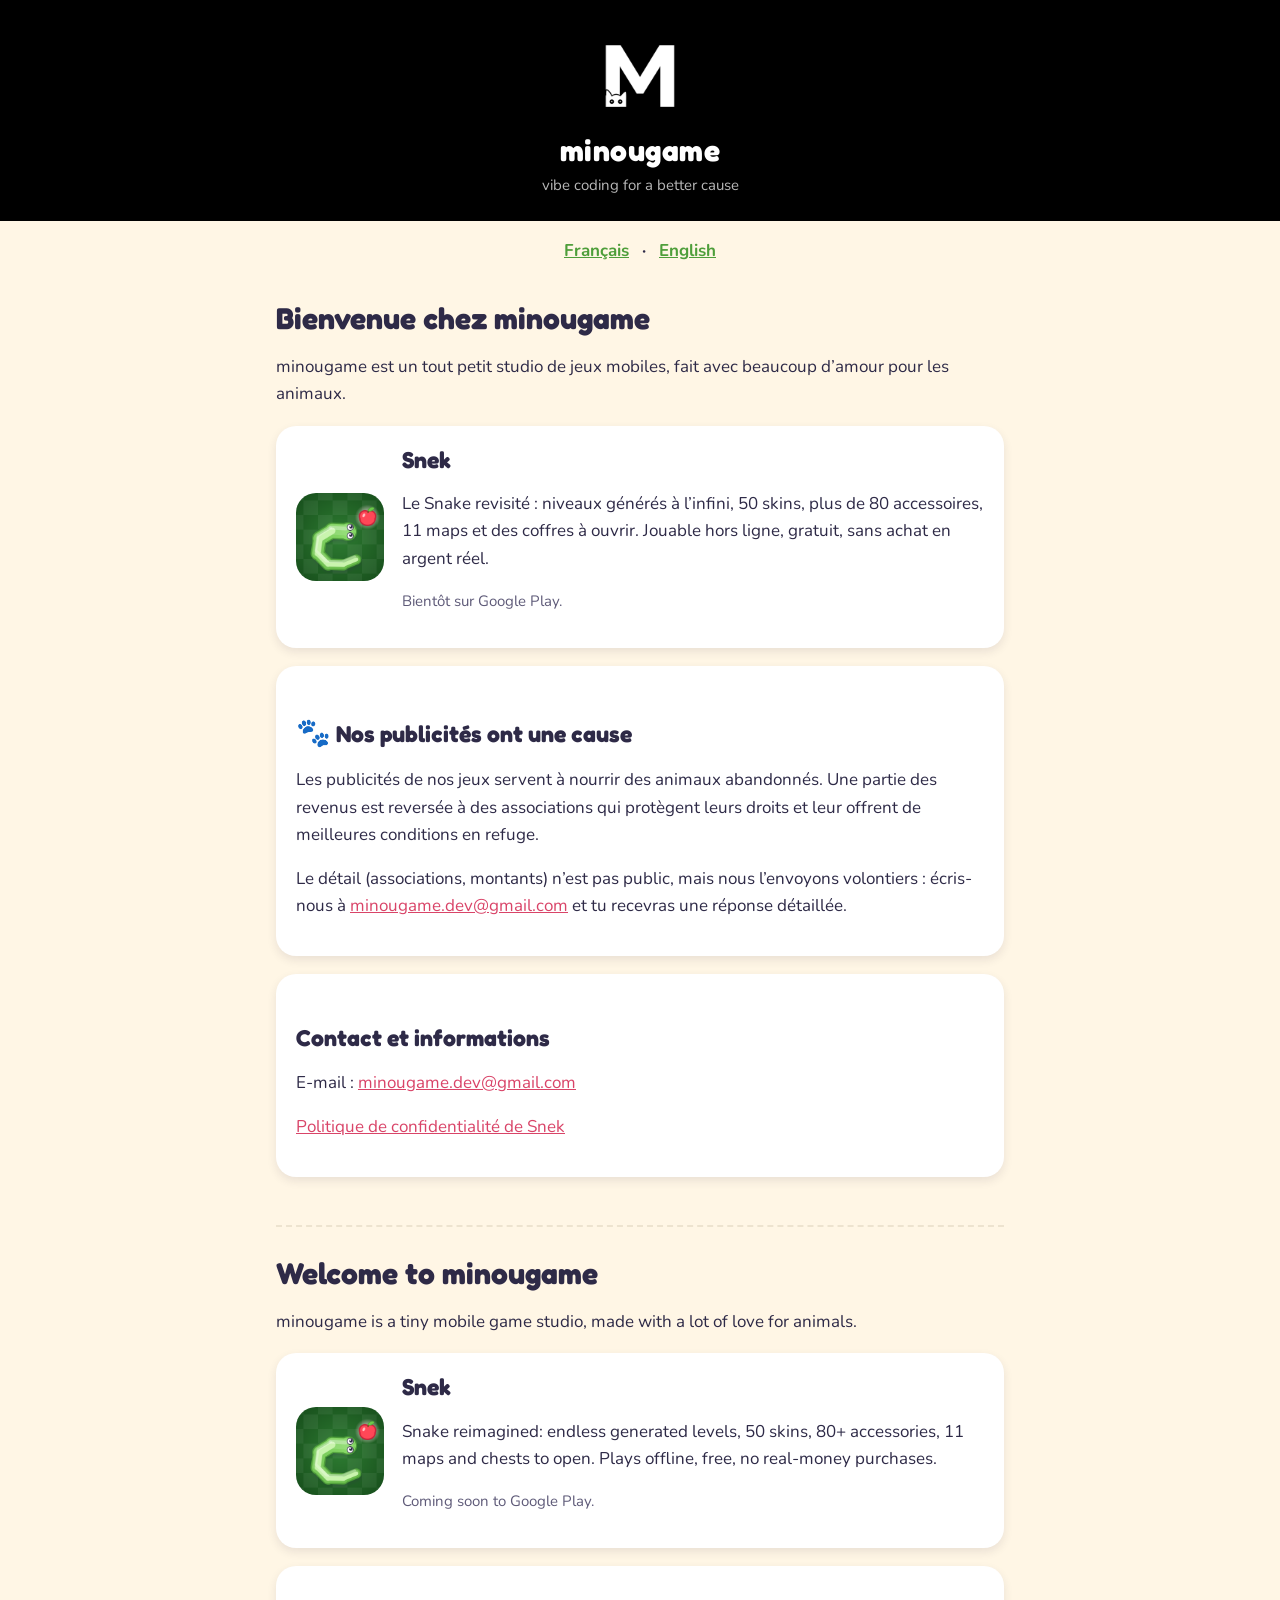
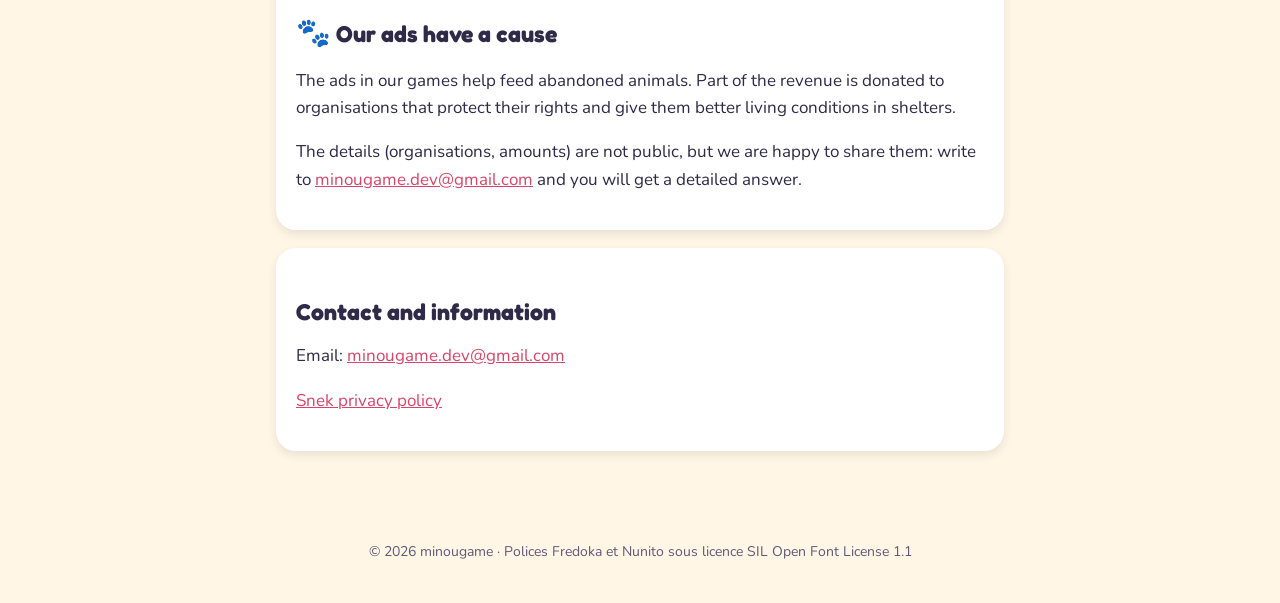
==== index.html @ ccc444bc "Site minougame : accueil et politique de confidentialité de Snek (FR/EN)" ====
<!doctype html>
<html lang="fr">
<head>
<meta charset="utf-8">
<meta name="viewport" content="width=device-width, initial-scale=1">
<title>minougame — vibe coding for a better cause</title>
<meta name="description" content="minougame, petit studio de jeux mobiles. Snek : le Snake revisité. Les publicités de nos jeux servent à nourrir des animaux abandonnés.">
<link rel="icon" href="assets/favicon.png">
<link rel="stylesheet" href="assets/style.css">
</head>
<body>
<header class="brand">
  <img src="assets/minougame-logo.png" alt="Logo minougame : un M avec un petit chat">
  <div class="name">minougame</div>
  <div class="tagline">vibe coding for a better cause</div>
</header>
<nav class="lang"><a href="#fr">Français</a> · <a href="#en">English</a></nav>
<main>

<section id="fr" lang="fr">
  <h1>Bienvenue chez minougame</h1>
  <p>minougame est un tout petit studio de jeux mobiles, fait avec beaucoup d’amour pour les animaux.</p>

  <div class="card game">
    <img src="assets/snek-icon.png" alt="Icône du jeu Snek">
    <div>
      <h2>Snek</h2>
      <p>Le Snake revisité : niveaux générés à l’infini, 50 skins, plus de 80 accessoires, 11 maps et des coffres à ouvrir. Jouable hors ligne, gratuit, sans achat en argent réel.</p>
      <p class="muted">Bientôt sur Google Play.</p>
    </div>
  </div>

  <div class="card">
    <h2><span class="paw" aria-hidden="true">🐾</span> Nos publicités ont une cause</h2>
    <p>Les publicités de nos jeux servent à nourrir des animaux abandonnés. Une partie des revenus est reversée à des associations qui protègent leurs droits et leur offrent de meilleures conditions en refuge.</p>
    <p>Le détail (associations, montants) n’est pas public, mais nous l’envoyons volontiers : écris-nous à <a href="mailto:minougame.dev@gmail.com">minougame.dev@gmail.com</a> et tu recevras une réponse détaillée.</p>
  </div>

  <div class="card">
    <h2>Contact et informations</h2>
    <p>E-mail : <a href="mailto:minougame.dev@gmail.com">minougame.dev@gmail.com</a></p>
    <p><a href="privacy.html">Politique de confidentialité de Snek</a></p>
  </div>
</section>

<hr class="sep">

<section id="en" lang="en">
  <h1>Welcome to minougame</h1>
  <p>minougame is a tiny mobile game studio, made with a lot of love for animals.</p>

  <div class="card game">
    <img src="assets/snek-icon.png" alt="Snek game icon">
    <div>
      <h2>Snek</h2>
      <p>Snake reimagined: endless generated levels, 50 skins, 80+ accessories, 11 maps and chests to open. Plays offline, free, no real-money purchases.</p>
      <p class="muted">Coming soon to Google Play.</p>
    </div>
  </div>

  <div class="card">
    <h2><span class="paw" aria-hidden="true">🐾</span> Our ads have a cause</h2>
    <p>The ads in our games help feed abandoned animals. Part of the revenue is donated to organisations that protect their rights and give them better living conditions in shelters.</p>
    <p>The details (organisations, amounts) are not public, but we are happy to share them: write to <a href="mailto:minougame.dev@gmail.com">minougame.dev@gmail.com</a> and you will get a detailed answer.</p>
  </div>

  <div class="card">
    <h2>Contact and information</h2>
    <p>Email: <a href="mailto:minougame.dev@gmail.com">minougame.dev@gmail.com</a></p>
    <p><a href="privacy.html#en">Snek privacy policy</a></p>
  </div>
</section>

</main>
<footer>© 2026 minougame · Polices Fredoka et Nunito sous licence SIL Open Font License 1.1</footer>
</body>
</html>
---- assets/style.css ----
@font-face { font-family: "Fredoka"; src: url("fonts/Fredoka-Bold.ttf") format("truetype"); font-weight: 700; font-display: swap; }
@font-face { font-family: "Nunito"; src: url("fonts/Nunito-Regular.ttf") format("truetype"); font-weight: 400; font-display: swap; }
@font-face { font-family: "Nunito"; src: url("fonts/Nunito-Bold.ttf") format("truetype"); font-weight: 700; font-display: swap; }

:root {
  --cream: #FFF6E5;
  --card: #FFFFFF;
  --ink: #2E2A47;
  --muted: #5E5A78;
  --green: #7BD957;
  --green-dark: #4E9E3A;
  --pink: #FF6B8A;
  --pink-dark: #D94468;
  --line: #EDE3CF;
}
@media (prefers-color-scheme: dark) {
  :root {
    --cream: #0E1022;
    --card: #1B1F45;
    --ink: #F2F4FF;
    --muted: #B8BCD6;
    --line: #2B3070;
  }
}

* { box-sizing: border-box; }
html { -webkit-text-size-adjust: 100%; }
body {
  margin: 0;
  background: var(--cream);
  color: var(--ink);
  font: 400 17px/1.6 "Nunito", system-ui, sans-serif;
}
header.brand {
  background: #000;
  color: #fff;
  padding: 28px 16px 24px;
  text-align: center;
}
header.brand img { width: 96px; height: 96px; display: block; margin: 0 auto 10px; }
header.brand .name { font: 700 30px/1.1 "Fredoka", sans-serif; letter-spacing: .5px; }
header.brand .tagline { color: rgba(255,255,255,.72); margin-top: 6px; font-size: 15px; }
nav.lang { text-align: center; margin: 16px 0 0; font-weight: 700; }
nav.lang a { color: var(--green-dark); margin: 0 8px; }
main { max-width: 760px; margin: 0 auto; padding: 8px 16px 48px; }
h1, h2, h3 { font-family: "Fredoka", sans-serif; font-weight: 700; line-height: 1.2; }
h1 { font-size: 30px; margin: 28px 0 8px; }
h2 { font-size: 23px; margin: 30px 0 8px; }
h3 { font-size: 19px; margin: 22px 0 6px; }
a { color: var(--pink-dark); }
@media (prefers-color-scheme: dark) { a { color: var(--pink); } nav.lang a { color: var(--green); } }
.card {
  background: var(--card);
  border-radius: 20px;
  padding: 20px;
  margin: 18px 0;
  box-shadow: 0 4px 10px rgba(46,42,71,.10);
}
.game { display: flex; gap: 18px; align-items: center; }
.game img { width: 88px; height: 88px; border-radius: 20px; flex: none; }
.game h2 { margin: 0 0 4px; }
.paw { font-size: 28px; }
.muted { color: var(--muted); font-size: 15px; }
table { width: 100%; border-collapse: collapse; margin: 10px 0; font-size: 15px; }
th, td { text-align: left; vertical-align: top; padding: 8px 6px; border-bottom: 1px solid var(--line); }
th { font-weight: 700; }
.tablewrap { overflow-x: auto; }
footer { text-align: center; color: var(--muted); font-size: 14px; padding: 24px 16px 40px; }
hr.sep { border: 0; border-top: 2px dashed var(--line); margin: 48px 0 8px; }
@media (max-width: 480px) { .game { flex-direction: column; text-align: center; } }
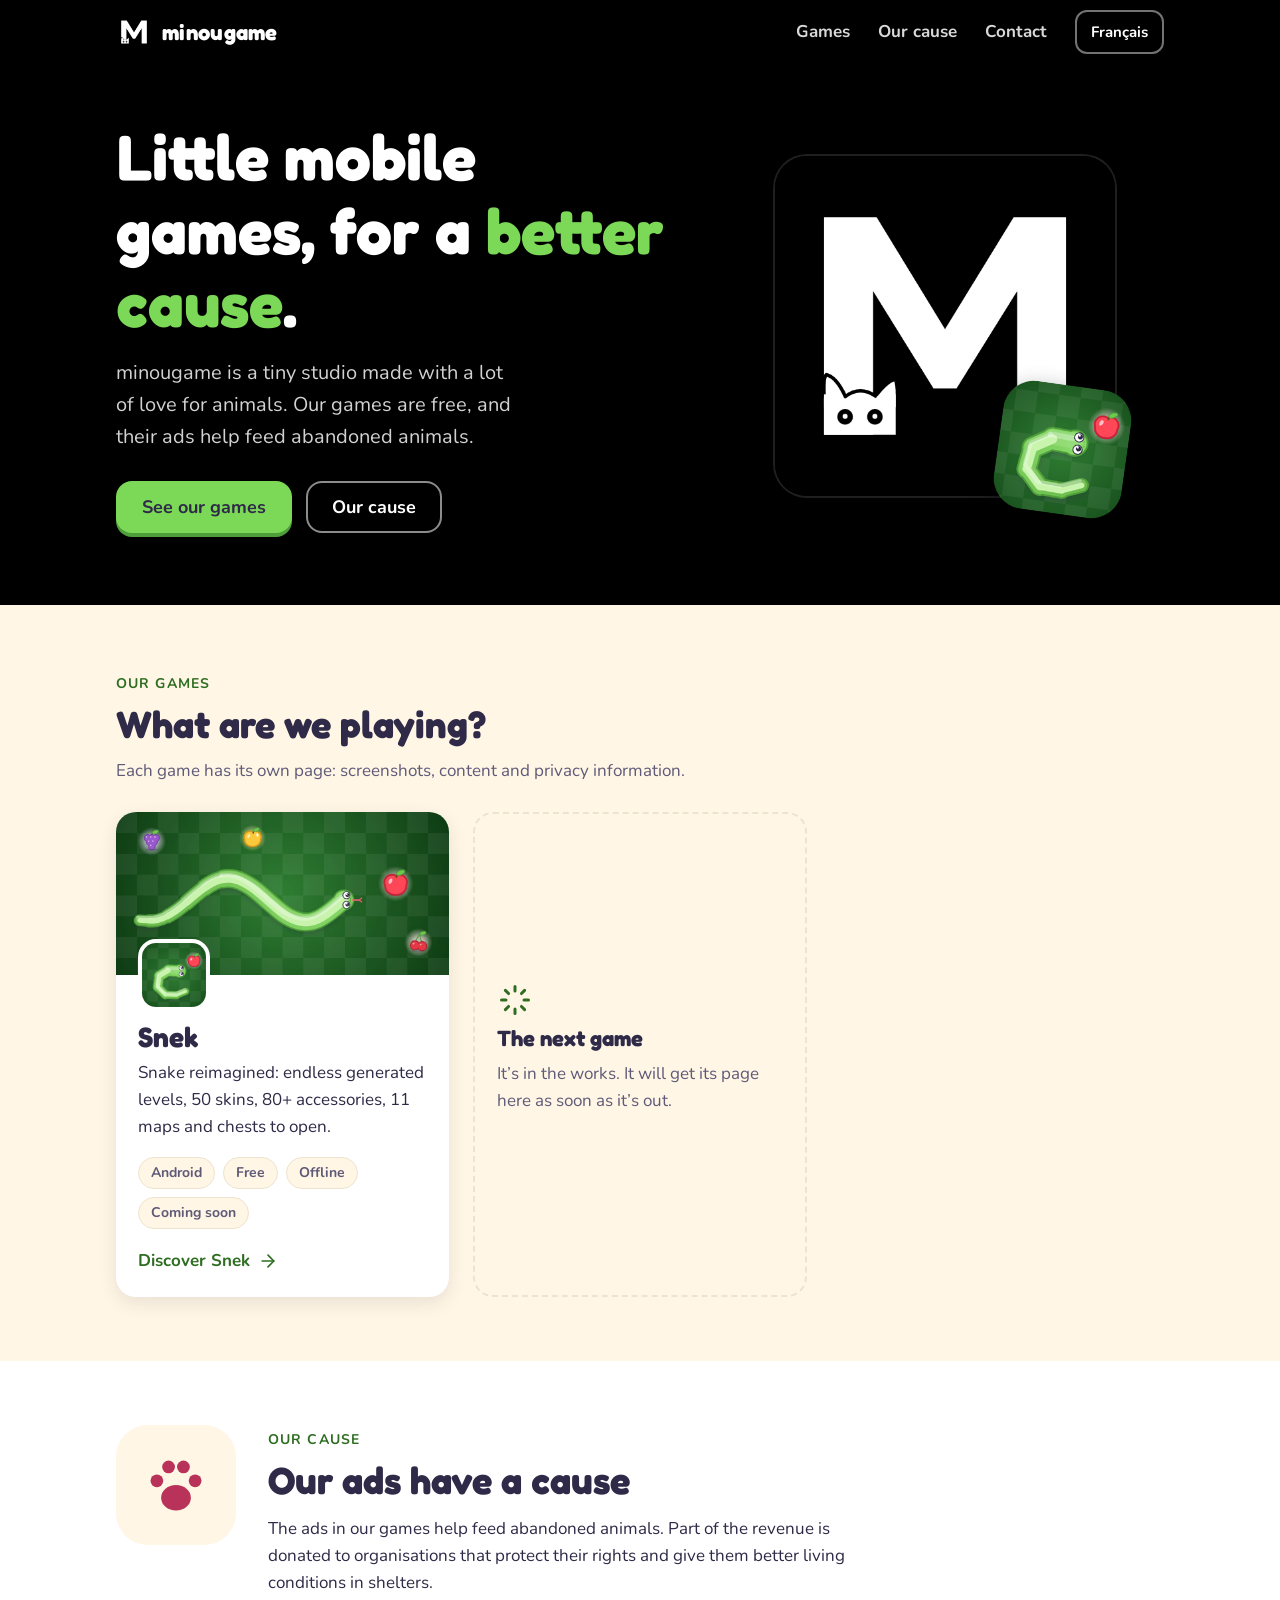
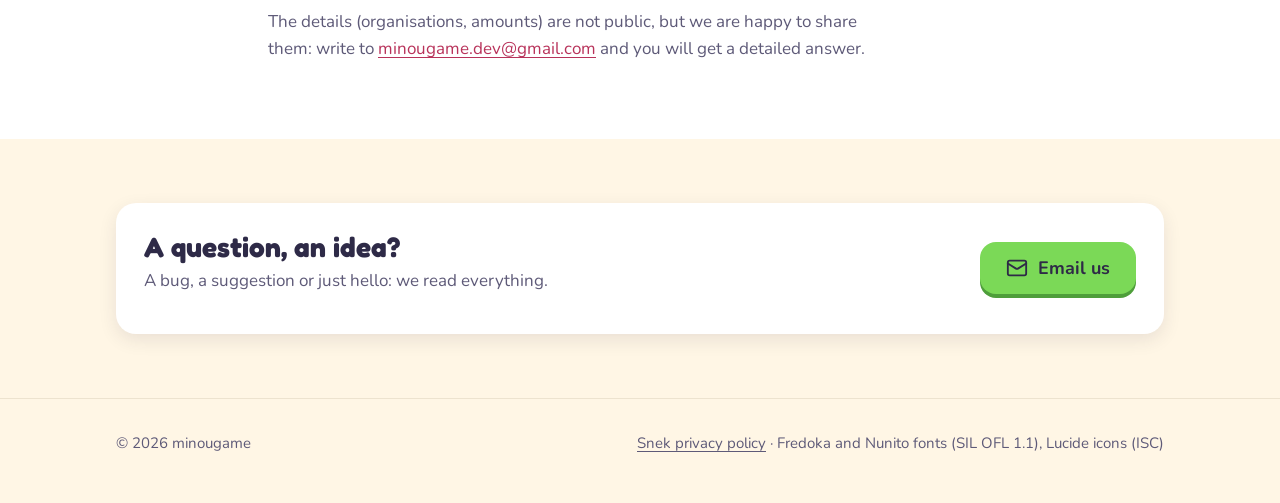
==== commit 1d7c5894: "Nouvelle page d'accueil et page dédiée à Snek - Accueil : héros, cartes de jeux (une page par jeu), " ====
--- a/index.html
+++ b/index.html
@@ -1,77 +1,136 @@
 <!doctype html>
-<html lang="fr">
+<html lang="fr" data-lang="fr" data-title-en="minougame — little mobile games for a better cause">
 <head>
 <meta charset="utf-8">
 <meta name="viewport" content="width=device-width, initial-scale=1">
-<title>minougame — vibe coding for a better cause</title>
+<title>minougame — petits jeux mobiles pour une bonne cause</title>
+<script src="assets/lang.js"></script>
 <meta name="description" content="minougame, petit studio de jeux mobiles. Snek : le Snake revisité. Les publicités de nos jeux servent à nourrir des animaux abandonnés.">
+<meta name="theme-color" content="#000000">
+<meta property="og:title" content="minougame">
+<meta property="og:description" content="Petits jeux mobiles pour une bonne cause. Little mobile games for a better cause.">
+<meta property="og:image" content="https://theotari.github.io/assets/snek/feature-graphic.jpg">
 <link rel="icon" href="assets/favicon.png">
-<link rel="stylesheet" href="assets/style.css">
+<link rel="preload" href="assets/fonts/Fredoka-Bold.ttf" as="font" type="font/ttf" crossorigin>
+<link rel="stylesheet" href="assets/site.css">
 </head>
 <body>
-<header class="brand">
-  <img src="assets/minougame-logo.png" alt="Logo minougame : un M avec un petit chat">
-  <div class="name">minougame</div>
-  <div class="tagline">vibe coding for a better cause</div>
+<a class="skip" href="#main"><span lang="fr">Aller au contenu</span><span lang="en">Skip to content</span></a>
+
+<header class="topbar">
+  <div class="wrap">
+    <a class="logo" href="./"><img src="assets/minougame-logo.png" width="36" height="36" alt="">minougame</a>
+    <nav class="topnav" aria-label="Menu">
+      <a href="#jeux"><span lang="fr">Jeux</span><span lang="en">Games</span></a>
+      <a href="#cause"><span lang="fr">La cause</span><span lang="en">Our cause</span></a>
+      <a href="#contact">Contact</a>
+    </nav>
+    <button class="langbtn" type="button"><span lang="fr">English</span><span lang="en">Français</span></button>
+  </div>
 </header>
-<nav class="lang"><a href="#fr">Français</a> · <a href="#en">English</a></nav>
-<main>
 
-<section id="fr" lang="fr">
-  <h1>Bienvenue chez minougame</h1>
-  <p>minougame est un tout petit studio de jeux mobiles, fait avec beaucoup d’amour pour les animaux.</p>
+<main id="main">
+  <section class="hero">
+    <div class="wrap">
+      <div>
+        <h1 lang="fr">Des petits jeux mobiles, pour une <span class="accent">bonne cause</span>.</h1>
+        <h1 lang="en">Little mobile games, for a <span class="accent">better cause</span>.</h1>
+        <p class="lead" lang="fr">minougame est un tout petit studio fait avec beaucoup d’amour pour les animaux. Nos jeux sont gratuits, et leurs publicités aident à nourrir des animaux abandonnés.</p>
+        <p class="lead" lang="en">minougame is a tiny studio made with a lot of love for animals. Our games are free, and their ads help feed abandoned animals.</p>
+        <div class="actions">
+          <a class="btn btn-primary" href="#jeux"><span lang="fr">Voir nos jeux</span><span lang="en">See our games</span></a>
+          <a class="btn btn-ghost" href="#cause"><span lang="fr">Notre cause</span><span lang="en">Our cause</span></a>
+        </div>
+      </div>
+      <div class="hero-art" aria-hidden="true">
+        <img class="logo-big" src="assets/minougame-logo.png" width="512" height="512" alt="">
+        <img class="sticker" src="assets/snek/icon-192.png" width="192" height="192" alt="">
+      </div>
+    </div>
+  </section>
 
-  <div class="card game">
-    <img src="assets/snek-icon.png" alt="Icône du jeu Snek">
-    <div>
-      <h2>Snek</h2>
-      <p>Le Snake revisité : niveaux générés à l’infini, 50 skins, plus de 80 accessoires, 11 maps et des coffres à ouvrir. Jouable hors ligne, gratuit, sans achat en argent réel.</p>
-      <p class="muted">Bientôt sur Google Play.</p>
+  <section id="jeux">
+    <div class="wrap">
+      <div class="section-head">
+        <span class="eyebrow" lang="fr">Nos jeux</span><span class="eyebrow" lang="en">Our games</span>
+        <h2 lang="fr">À quoi on joue ?</h2>
+        <h2 lang="en">What are we playing?</h2>
+        <p class="muted" lang="fr">Chaque jeu a sa page : captures, contenu et informations de confidentialité.</p>
+        <p class="muted" lang="en">Each game has its own page: screenshots, content and privacy information.</p>
+      </div>
+
+      <ul class="games">
+        <li class="game-card">
+          <img class="game-cover" src="assets/snek/feature-graphic.jpg" width="1024" height="500" alt="">
+          <div class="game-body">
+            <img class="game-icon" src="assets/snek/icon-192.png" width="72" height="72" alt="">
+            <h3><a class="stretched" href="snek/">Snek</a></h3>
+            <p lang="fr">Le Snake revisité : niveaux générés à l’infini, 50 skins, plus de 80 accessoires, 11 maps et des coffres à ouvrir.</p>
+            <p lang="en">Snake reimagined: endless generated levels, 50 skins, 80+ accessories, 11 maps and chests to open.</p>
+            <ul class="chips">
+              <li>Android</li>
+              <li><span lang="fr">Gratuit</span><span lang="en">Free</span></li>
+              <li><span lang="fr">Hors ligne</span><span lang="en">Offline</span></li>
+              <li><span lang="fr">Bientôt</span><span lang="en">Coming soon</span></li>
+            </ul>
+            <span class="more" aria-hidden="true"><span lang="fr">Découvrir Snek</span><span lang="en">Discover Snek</span>
+              <svg class="icon" viewBox="0 0 24 24"><path d="M5 12h14"/><path d="m12 5 7 7-7 7"/></svg></span>
+          </div>
+        </li>
+        <li class="game-soon">
+          <svg class="icon" viewBox="0 0 24 24" aria-hidden="true"><path d="M12 3v3"/><path d="M12 18v3"/><path d="M3 12h3"/><path d="M18 12h3"/><path d="m5.6 5.6 2.1 2.1"/><path d="m16.3 16.3 2.1 2.1"/><path d="m5.6 18.4 2.1-2.1"/><path d="m16.3 7.7 2.1-2.1"/></svg>
+          <h3 lang="fr">Le prochain jeu</h3>
+          <h3 lang="en">The next game</h3>
+          <p lang="fr">Il est en préparation. Il aura sa page ici dès sa sortie.</p>
+          <p lang="en">It’s in the works. It will get its page here as soon as it’s out.</p>
+        </li>
+      </ul>
     </div>
+  </section>
+
+  <section id="cause" class="cause">
+    <div class="wrap">
+      <div class="paw-badge" aria-hidden="true">
+        <svg viewBox="0 0 64 64"><ellipse cx="32" cy="44" rx="14" ry="12"/><circle cx="14" cy="28" r="6"/><circle cx="25" cy="15" r="6"/><circle cx="39" cy="15" r="6"/><circle cx="50" cy="28" r="6"/></svg>
+      </div>
+      <div>
+        <span class="eyebrow" lang="fr">La cause</span><span class="eyebrow" lang="en">Our cause</span>
+        <h2 lang="fr">Nos publicités ont une cause</h2>
+        <h2 lang="en">Our ads have a cause</h2>
+        <p lang="fr">Les publicités de nos jeux servent à nourrir des animaux abandonnés. Une partie des revenus est reversée à des associations qui protègent leurs droits et leur offrent de meilleures conditions en refuge.</p>
+        <p lang="en">The ads in our games help feed abandoned animals. Part of the revenue is donated to organisations that protect their rights and give them better living conditions in shelters.</p>
+        <p class="muted" lang="fr">Le détail (associations, montants) n’est pas public, mais nous l’envoyons volontiers : écris-nous à <a href="mailto:minougame.dev@gmail.com">minougame.dev@gmail.com</a> et tu recevras une réponse détaillée.</p>
+        <p class="muted" lang="en">The details (organisations, amounts) are not public, but we are happy to share them: write to <a href="mailto:minougame.dev@gmail.com">minougame.dev@gmail.com</a> and you will get a detailed answer.</p>
+      </div>
+    </div>
+  </section>
+
+  <section id="contact">
+    <div class="wrap">
+      <div class="contact-card">
+        <div>
+          <h2 lang="fr">Une question, une idée ?</h2>
+          <h2 lang="en">A question, an idea?</h2>
+          <p class="muted" lang="fr">Un bug, une suggestion ou juste un bonjour : on lit tout.</p>
+          <p class="muted" lang="en">A bug, a suggestion or just hello: we read everything.</p>
+        </div>
+        <a class="btn btn-primary" href="mailto:minougame.dev@gmail.com">
+          <svg class="icon" viewBox="0 0 24 24" aria-hidden="true"><rect x="2" y="4" width="20" height="16" rx="2"/><path d="m22 7-8.97 5.7a1.94 1.94 0 0 1-2.06 0L2 7"/></svg>
+          <span lang="fr">Nous écrire</span><span lang="en">Email us</span>
+        </a>
+      </div>
+    </div>
+  </section>
+</main>
+
+<footer>
+  <div class="wrap">
+    <span>© 2026 minougame</span>
+    <span>
+      <a href="privacy.html" lang="fr">Confidentialité de Snek</a><a href="privacy.html#en" lang="en">Snek privacy policy</a>
+      · <span lang="fr">Polices Fredoka et Nunito (SIL OFL 1.1), icônes Lucide (ISC)</span><span lang="en">Fredoka and Nunito fonts (SIL OFL 1.1), Lucide icons (ISC)</span>
+    </span>
   </div>
-
-  <div class="card">
-    <h2><span class="paw" aria-hidden="true">🐾</span> Nos publicités ont une cause</h2>
-    <p>Les publicités de nos jeux servent à nourrir des animaux abandonnés. Une partie des revenus est reversée à des associations qui protègent leurs droits et leur offrent de meilleures conditions en refuge.</p>
-    <p>Le détail (associations, montants) n’est pas public, mais nous l’envoyons volontiers : écris-nous à <a href="mailto:minougame.dev@gmail.com">minougame.dev@gmail.com</a> et tu recevras une réponse détaillée.</p>
-  </div>
-
-  <div class="card">
-    <h2>Contact et informations</h2>
-    <p>E-mail : <a href="mailto:minougame.dev@gmail.com">minougame.dev@gmail.com</a></p>
-    <p><a href="privacy.html">Politique de confidentialité de Snek</a></p>
-  </div>
-</section>
-
-<hr class="sep">
-
-<section id="en" lang="en">
-  <h1>Welcome to minougame</h1>
-  <p>minougame is a tiny mobile game studio, made with a lot of love for animals.</p>
-
-  <div class="card game">
-    <img src="assets/snek-icon.png" alt="Snek game icon">
-    <div>
-      <h2>Snek</h2>
-      <p>Snake reimagined: endless generated levels, 50 skins, 80+ accessories, 11 maps and chests to open. Plays offline, free, no real-money purchases.</p>
-      <p class="muted">Coming soon to Google Play.</p>
-    </div>
-  </div>
-
-  <div class="card">
-    <h2><span class="paw" aria-hidden="true">🐾</span> Our ads have a cause</h2>
-    <p>The ads in our games help feed abandoned animals. Part of the revenue is donated to organisations that protect their rights and give them better living conditions in shelters.</p>
-    <p>The details (organisations, amounts) are not public, but we are happy to share them: write to <a href="mailto:minougame.dev@gmail.com">minougame.dev@gmail.com</a> and you will get a detailed answer.</p>
-  </div>
-
-  <div class="card">
-    <h2>Contact and information</h2>
-    <p>Email: <a href="mailto:minougame.dev@gmail.com">minougame.dev@gmail.com</a></p>
-    <p><a href="privacy.html#en">Snek privacy policy</a></p>
-  </div>
-</section>
-
-</main>
-<footer>© 2026 minougame · Polices Fredoka et Nunito sous licence SIL Open Font License 1.1</footer>
+</footer>
 </body>
 </html>
--- a/assets/site.css
+++ b/assets/site.css
@@ -0,0 +1,216 @@
+/* minougame — feuille de style des pages d'accueil et des jeux.
+   (privacy.html garde assets/style.css.) */
+@font-face { font-family: "Fredoka"; src: url("fonts/Fredoka-Bold.ttf") format("truetype"); font-weight: 700; font-display: swap; }
+@font-face { font-family: "Nunito"; src: url("fonts/Nunito-Regular.ttf") format("truetype"); font-weight: 400; font-display: swap; }
+@font-face { font-family: "Nunito"; src: url("fonts/Nunito-Bold.ttf") format("truetype"); font-weight: 700; font-display: swap; }
+
+:root {
+  --bg: #FFF6E5;
+  --surface: #FFFFFF;
+  --ink: #2E2A47;
+  --muted: #5E5A78;
+  --line: #EDE3CF;
+  --brand: #7BD957;        /* fond des boutons (texte --ink dessus) */
+  --brand-hover: #8FE36D;
+  --green-text: #2F6E22;   /* vert lisible sur fond clair (5,8:1) */
+  --pink: #FF6B8A;
+  --link: #B8325A;         /* rose lisible sur fond clair (8:1) */
+  --shadow: 0 6px 18px rgba(46, 42, 71, .10);
+  --radius: 20px;
+  --night: #000000;        /* bandeau du logo */
+  --checker-a: #2E6B2A;    /* damier du jeu */
+  --checker-b: #357A30;
+  color-scheme: light dark;
+}
+@media (prefers-color-scheme: dark) {
+  :root {
+    --bg: #0E1022;
+    --surface: #1B1F45;
+    --ink: #F2F4FF;
+    --muted: #B8BCD6;
+    --line: #2B3070;
+    --green-text: #8EE06B;
+    --link: #FF8FA8;
+    --shadow: 0 6px 18px rgba(0, 0, 0, .35);
+  }
+}
+
+* { box-sizing: border-box; }
+html { -webkit-text-size-adjust: 100%; scroll-behavior: smooth; }
+@media (prefers-reduced-motion: reduce) {
+  html { scroll-behavior: auto; }
+  *, *::before, *::after { transition: none !important; animation: none !important; }
+}
+body {
+  margin: 0;
+  background: var(--bg);
+  color: var(--ink);
+  font: 400 17px/1.6 "Nunito", system-ui, sans-serif;
+}
+img { max-width: 100%; height: auto; display: block; }
+a { color: var(--link); text-underline-offset: 3px; }
+h1, h2, h3 { font-family: "Fredoka", "Nunito", sans-serif; font-weight: 700; line-height: 1.15; margin: 0; }
+p { margin: 0 0 12px; }
+:focus-visible { outline: 3px solid var(--pink); outline-offset: 3px; border-radius: 6px; }
+.skip { position: absolute; left: -999px; top: 8px; background: var(--surface); color: var(--ink); padding: 8px 14px; border-radius: 10px; z-index: 10; }
+.skip:focus { left: 8px; }
+.icon { width: 24px; height: 24px; flex: none; fill: none; stroke: currentColor; stroke-width: 2; stroke-linecap: round; stroke-linejoin: round; }
+
+/* Langue : la page contient le français et l'anglais, on masque l'autre. */
+html[data-lang="fr"] body [lang="en"],
+html[data-lang="en"] body [lang="fr"] { display: none !important; }
+
+/* ---------- Barre du haut ---------- */
+.topbar { background: var(--night); color: #fff; }
+.topbar .wrap { display: flex; align-items: center; gap: 16px; min-height: 64px; }
+.logo { display: flex; align-items: center; gap: 10px; color: #fff; text-decoration: none; font: 700 22px/1 "Fredoka", sans-serif; letter-spacing: .3px; }
+.logo img { width: 36px; height: 36px; }
+.topnav { display: flex; gap: 4px; margin-left: auto; }
+.topnav a { color: rgba(255, 255, 255, .85); text-decoration: none; font-weight: 700; padding: 10px 12px; border-radius: 12px; transition: background-color .2s, color .2s; }
+.topnav a:hover { background: rgba(255, 255, 255, .12); color: #fff; }
+.langbtn {
+  min-width: 48px; min-height: 44px; padding: 0 14px;
+  background: transparent; color: #fff; cursor: pointer;
+  border: 2px solid rgba(255, 255, 255, .45); border-radius: 12px;
+  font: 700 15px/1 "Nunito", sans-serif; transition: border-color .2s, background-color .2s;
+}
+.langbtn:hover { border-color: #fff; background: rgba(255, 255, 255, .1); }
+@media (max-width: 600px) { .topnav { display: none; } .langbtn { margin-left: auto; } }
+
+/* ---------- Mise en page ---------- */
+.wrap { max-width: 1080px; margin: 0 auto; padding: 0 16px; }
+section { padding: 64px 0; }
+.section-head { max-width: 640px; margin-bottom: 28px; }
+.section-head h2 { font-size: clamp(28px, 4vw, 38px); margin-bottom: 10px; }
+.eyebrow { display: inline-block; font-weight: 700; font-size: 14px; letter-spacing: .08em; text-transform: uppercase; color: var(--green-text); margin-bottom: 8px; }
+.muted { color: var(--muted); }
+
+/* ---------- Boutons ---------- */
+.btn {
+  display: inline-flex; align-items: center; justify-content: center; gap: 10px;
+  min-height: 52px; padding: 0 24px; border-radius: 16px;
+  font: 700 18px/1 "Nunito", sans-serif; text-decoration: none; cursor: pointer;
+  border: 2px solid transparent;
+  transition: transform .15s ease-out, background-color .2s, border-color .2s, box-shadow .2s;
+}
+.btn:active { transform: scale(.97); }
+.btn-primary { background: var(--brand); color: #2E2A47; box-shadow: 0 4px 0 #4E9E3A; }
+.btn-primary:hover { background: var(--brand-hover); }
+.btn-ghost { color: #fff; border-color: rgba(255, 255, 255, .55); }
+.btn-ghost:hover { border-color: #fff; background: rgba(255, 255, 255, .1); }
+.btn-soon { background: rgba(255, 255, 255, .14); color: #fff; box-shadow: none; cursor: default; border-color: rgba(255, 255, 255, .35); }
+.btn-soon:active { transform: none; }
+.actions { display: flex; flex-wrap: wrap; gap: 14px; }
+
+/* ---------- Accueil : héros ---------- */
+.hero { background: var(--night); color: #fff; padding: 56px 0 72px; }
+.hero .wrap { display: grid; grid-template-columns: 1.3fr 1fr; gap: 40px; align-items: center; }
+.hero h1 { font-size: clamp(38px, 6.4vw, 64px); margin-bottom: 16px; }
+.hero h1 .accent { color: var(--brand); }
+.hero .lead { font-size: 20px; color: rgba(255, 255, 255, .82); max-width: 34ch; margin-bottom: 28px; }
+.hero-art { justify-self: center; position: relative; width: min(340px, 80vw); }
+.hero-art .logo-big { width: 100%; border-radius: 32px; box-shadow: 0 0 0 2px rgba(255, 255, 255, .12); }
+.hero-art .sticker {
+  position: absolute; right: -12px; bottom: -18px; width: 38%;
+  border-radius: 24%; box-shadow: 0 10px 24px rgba(0, 0, 0, .45); transform: rotate(8deg);
+}
+@media (max-width: 760px) {
+  .hero { padding: 40px 0 56px; }
+  .hero .wrap { grid-template-columns: 1fr; gap: 36px; }
+  .hero-art { width: min(240px, 66vw); order: -1; }
+}
+
+/* ---------- Accueil : cartes de jeux ---------- */
+.games { display: grid; grid-template-columns: repeat(auto-fill, minmax(300px, 1fr)); gap: 24px; list-style: none; padding: 0; margin: 0; }
+.game-card {
+  position: relative; display: flex; flex-direction: column;
+  background: var(--surface); border-radius: var(--radius); overflow: hidden; box-shadow: var(--shadow);
+  transition: transform .2s ease-out, box-shadow .2s;
+}
+.game-card:hover { transform: translateY(-4px); box-shadow: 0 12px 28px rgba(46, 42, 71, .16); }
+.game-card:focus-within { outline: 3px solid var(--pink); outline-offset: 3px; }
+.game-card .stretched:focus-visible { outline: none; }
+.game-cover { width: 100%; aspect-ratio: 1024 / 500; object-fit: cover; }
+.game-body { padding: 0 22px 22px; display: flex; flex-direction: column; flex: 1; }
+.game-icon { width: 72px; height: 72px; border-radius: 18px; margin-top: -36px; border: 4px solid var(--surface); background: var(--surface); }
+.game-body h3 { font-size: 28px; margin: 10px 0 6px; }
+.stretched { color: inherit; text-decoration: none; }
+.stretched::after { content: ""; position: absolute; inset: 0; }
+.chips { display: flex; flex-wrap: wrap; gap: 8px; list-style: none; padding: 0; margin: 4px 0 18px; }
+.chips li { font-size: 14px; font-weight: 700; padding: 4px 12px; border-radius: 999px; background: var(--bg); color: var(--muted); border: 1px solid var(--line); }
+.more { margin-top: auto; display: inline-flex; align-items: center; gap: 8px; font-weight: 700; color: var(--green-text); }
+.more .icon { width: 20px; height: 20px; transition: transform .2s; }
+.game-card:hover .more .icon { transform: translateX(4px); }
+.game-soon {
+  border: 2px dashed var(--line); border-radius: var(--radius); padding: 28px 22px;
+  display: flex; flex-direction: column; justify-content: center; align-items: flex-start; gap: 8px; min-height: 220px; color: var(--muted);
+}
+.game-soon .icon { width: 36px; height: 36px; color: var(--green-text); }
+.game-soon h3 { color: var(--ink); font-size: 22px; }
+
+/* ---------- Accueil : la cause ---------- */
+.cause { background: var(--surface); }
+.cause .wrap { display: grid; grid-template-columns: auto 1fr; gap: 32px; align-items: start; }
+.paw-badge { width: 120px; height: 120px; border-radius: 32px; background: var(--bg); display: grid; place-items: center; color: var(--link); }
+.paw-badge svg { width: 68px; height: 68px; fill: currentColor; }
+.cause h2 { font-size: clamp(28px, 4vw, 38px); margin-bottom: 12px; }
+.cause p { max-width: 62ch; }
+@media (max-width: 600px) { .cause .wrap { grid-template-columns: 1fr; } .paw-badge { width: 88px; height: 88px; border-radius: 24px; } .paw-badge svg { width: 50px; height: 50px; } }
+
+/* ---------- Contact ---------- */
+.contact-card { display: flex; flex-wrap: wrap; align-items: center; gap: 18px 28px; background: var(--surface); border-radius: var(--radius); padding: 28px; box-shadow: var(--shadow); }
+.contact-card h2 { font-size: 28px; margin-bottom: 4px; }
+.contact-card .btn { margin-left: auto; }
+.contact-card .btn-primary .icon { width: 22px; height: 22px; }
+@media (max-width: 600px) { .contact-card .btn { margin-left: 0; width: 100%; } }
+
+/* ---------- Pied de page ---------- */
+footer { color: var(--muted); font-size: 15px; padding: 32px 0 48px; border-top: 1px solid var(--line); }
+footer .wrap { display: flex; flex-wrap: wrap; gap: 8px 24px; justify-content: space-between; }
+footer a { color: var(--muted); }
+footer a:hover { color: var(--ink); }
+
+/* ---------- Page d'un jeu ---------- */
+.game-hero {
+  color: #fff; padding: 48px 0 64px;
+  background-color: var(--checker-a);
+  background-image: repeating-conic-gradient(var(--checker-b) 0 25%, transparent 0 50%);
+  background-size: 64px 64px;
+}
+.game-hero .wrap { display: grid; grid-template-columns: 1.2fr 1fr; gap: 40px; align-items: center; }
+.back { display: inline-flex; align-items: center; gap: 6px; color: #fff; font-weight: 700; text-decoration: none; margin-bottom: 20px; min-height: 44px; }
+.back:hover { text-decoration: underline; }
+.title-row { display: flex; align-items: center; gap: 18px; margin-bottom: 16px; }
+.title-row img { width: 88px; height: 88px; border-radius: 22px; box-shadow: 0 6px 16px rgba(0, 0, 0, .3); }
+.game-hero h1 { font-size: clamp(48px, 8vw, 76px); text-shadow: 0 3px 0 rgba(0, 0, 0, .18); }
+.game-hero .lead { font-size: 20px; max-width: 32ch; margin-bottom: 20px; }
+.hero-chips { display: flex; flex-wrap: wrap; gap: 8px; list-style: none; padding: 0; margin: 0 0 28px; }
+.hero-chips li { font-size: 15px; font-weight: 700; padding: 6px 14px; border-radius: 999px; background: rgba(0, 0, 0, .28); }
+.phone { justify-self: center; width: min(300px, 72vw); border-radius: 28px; box-shadow: 0 18px 40px rgba(0, 0, 0, .4); }
+.note { font-size: 15px; color: rgba(255, 255, 255, .85); margin-top: 12px; }
+@media (max-width: 760px) {
+  .game-hero .wrap { grid-template-columns: 1fr; }
+  .phone { width: min(240px, 64vw); }
+}
+
+.shots {
+  display: grid; grid-auto-flow: column; grid-auto-columns: 216px; gap: 18px;
+  overflow-x: auto; scroll-snap-type: x mandatory; list-style: none;
+  padding: 4px 4px 18px; margin: 0 -4px; overscroll-behavior-x: contain;
+}
+.shots li { scroll-snap-align: start; }
+.shots img { border-radius: 18px; box-shadow: var(--shadow); width: 216px; }
+.shots figcaption { font-size: 15px; font-weight: 700; color: var(--muted); margin-top: 10px; text-align: center; }
+.shots figure { margin: 0; }
+.hint { font-size: 14px; color: var(--muted); margin-top: 4px; }
+
+.features { display: grid; grid-template-columns: repeat(auto-fill, minmax(260px, 1fr)); gap: 20px; list-style: none; padding: 0; margin: 0; }
+.features li { background: var(--surface); border-radius: var(--radius); padding: 22px; box-shadow: var(--shadow); }
+.feat-icon { width: 48px; height: 48px; border-radius: 14px; display: grid; place-items: center; background: var(--bg); color: var(--green-text); margin-bottom: 14px; }
+.features h3 { font-size: 21px; margin-bottom: 6px; }
+.features p { margin: 0; color: var(--muted); }
+
+.fair { background: var(--surface); }
+.fair-list { list-style: none; padding: 0; margin: 0; display: grid; gap: 14px; max-width: 720px; }
+.fair-list li { display: flex; gap: 14px; align-items: flex-start; }
+.fair-list .icon { color: var(--green-text); margin-top: 3px; }
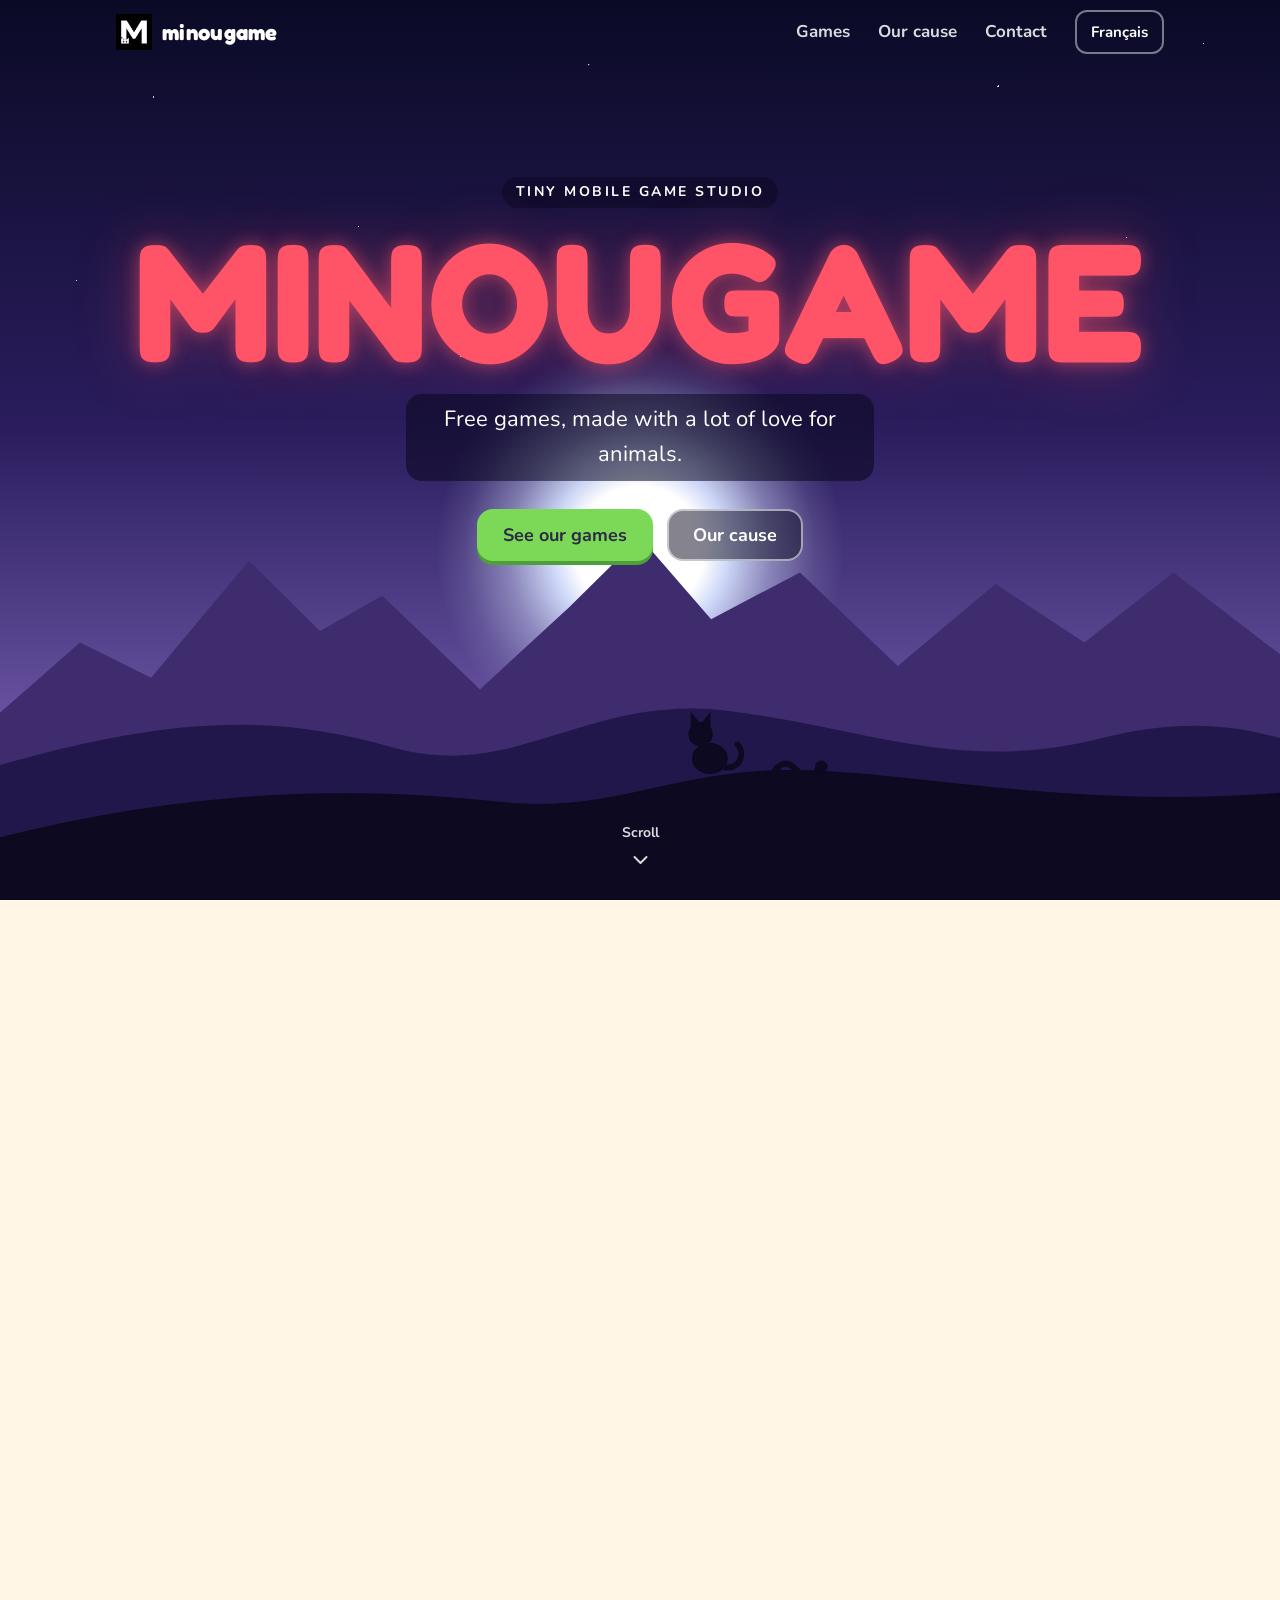
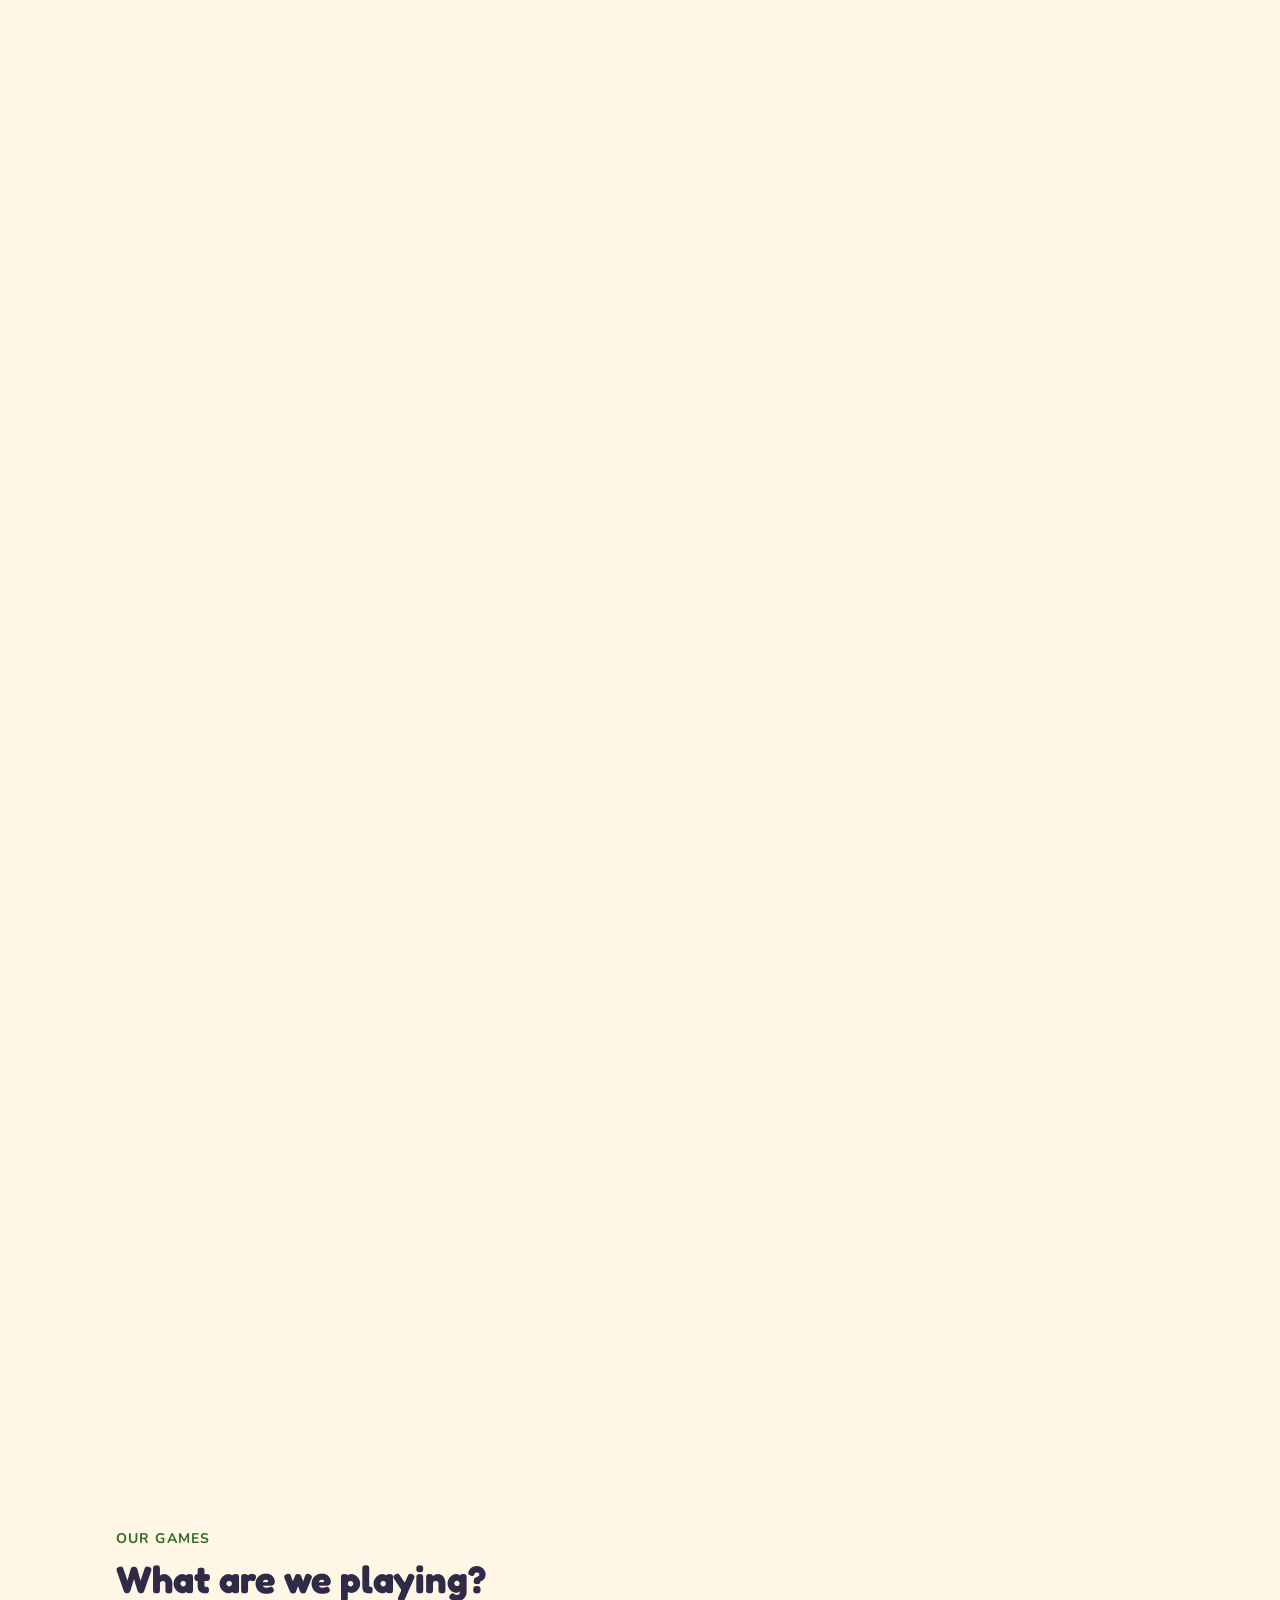
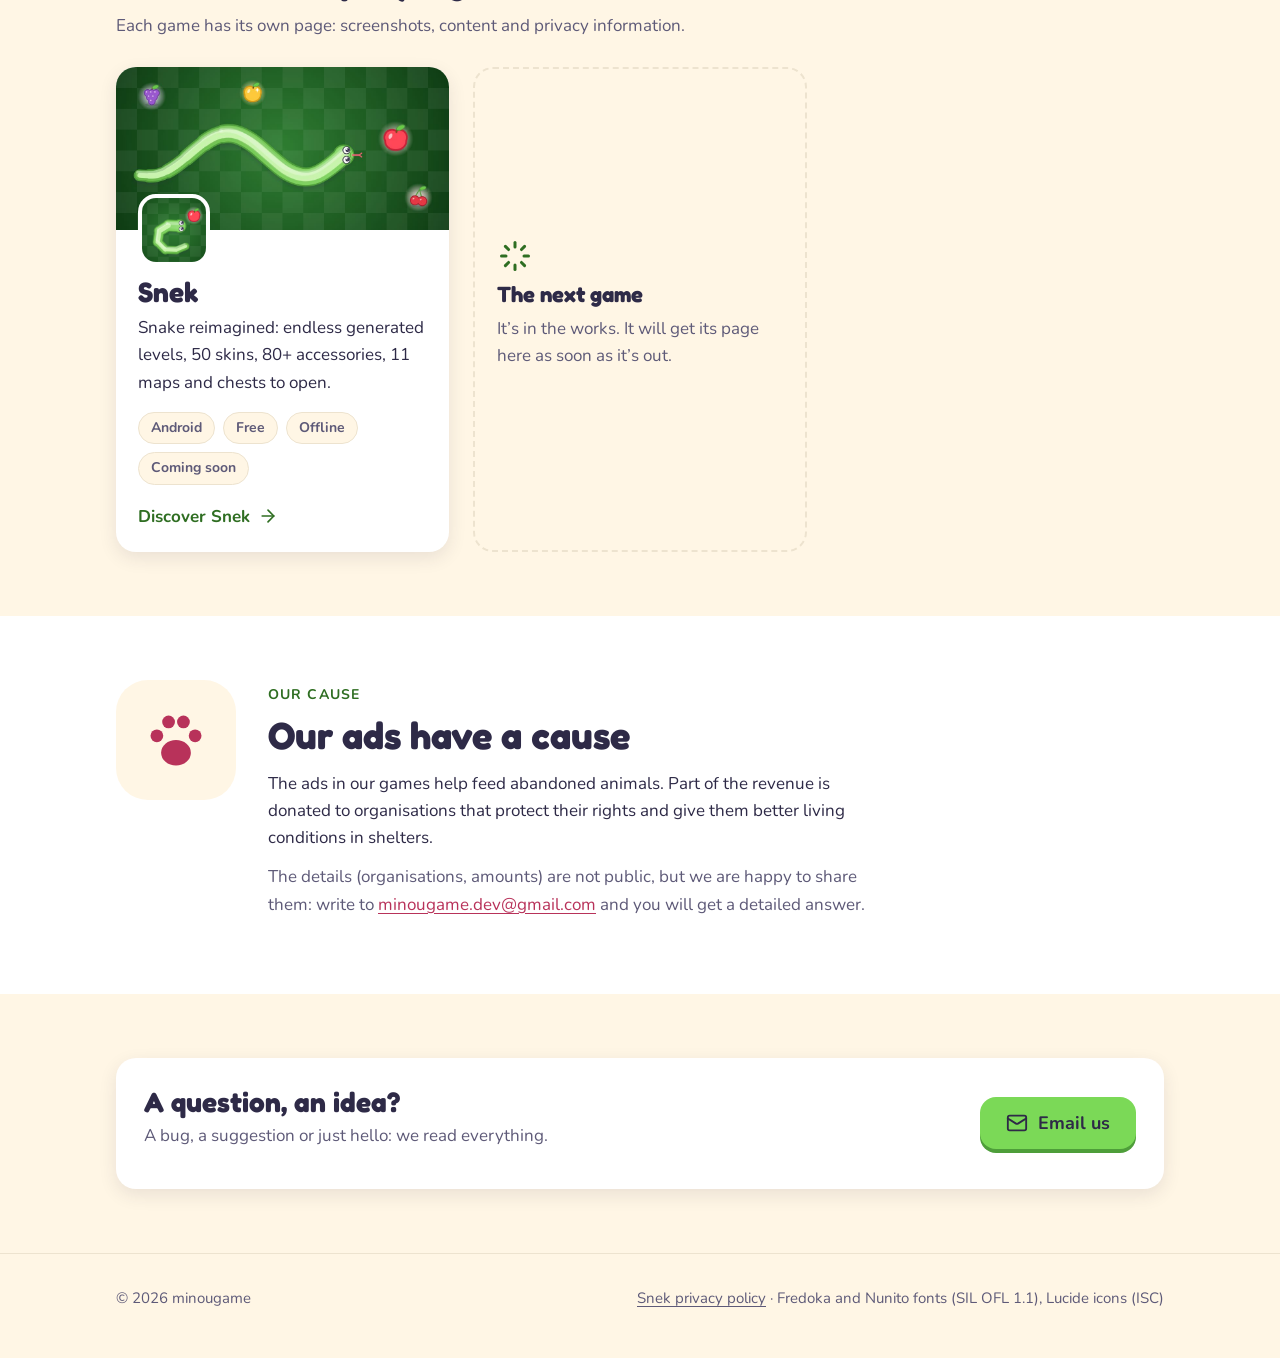
==== commit 52fc1b6f: "Héros façon « cinéma » : paysage de nuit et récit au défilement - Accueil : ciel étoilé, lumière qui" ====
--- a/index.html
+++ b/index.html
@@ -17,7 +17,7 @@
 <body>
 <a class="skip" href="#main"><span lang="fr">Aller au contenu</span><span lang="en">Skip to content</span></a>
 
-<header class="topbar">
+<header class="topbar over">
   <div class="wrap">
     <a class="logo" href="./"><img src="assets/minougame-logo.png" width="36" height="36" alt="">minougame</a>
     <nav class="topnav" aria-label="Menu">
@@ -30,24 +30,58 @@
 </header>
 
 <main id="main">
-  <section class="hero">
-    <div class="wrap">
-      <div>
-        <h1 lang="fr">Des petits jeux mobiles, pour une <span class="accent">bonne cause</span>.</h1>
-        <h1 lang="en">Little mobile games, for a <span class="accent">better cause</span>.</h1>
-        <p class="lead" lang="fr">minougame est un tout petit studio fait avec beaucoup d’amour pour les animaux. Nos jeux sont gratuits, et leurs publicités aident à nourrir des animaux abandonnés.</p>
-        <p class="lead" lang="en">minougame is a tiny studio made with a lot of love for animals. Our games are free, and their ads help feed abandoned animals.</p>
-        <div class="actions">
-          <a class="btn btn-primary" href="#jeux"><span lang="fr">Voir nos jeux</span><span lang="en">See our games</span></a>
-          <a class="btn btn-ghost" href="#cause"><span lang="fr">Notre cause</span><span lang="en">Our cause</span></a>
+  <div class="story">
+    <section class="scene stage" aria-label="minougame">
+      <div class="sky"></div>
+      <div class="stars"></div>
+      <div class="sun" aria-hidden="true"></div>
+      <svg class="hills hills-back" viewBox="0 0 1440 400" preserveAspectRatio="none" aria-hidden="true"><path d="M0 240 L90 180 L170 210 L280 110 L360 170 L430 140 L540 220 L640 150 L720 90 L800 160 L900 120 L1010 200 L1120 130 L1220 180 L1320 120 L1440 190 V400 H0Z"/></svg>
+      <svg class="hills hills-mid" viewBox="0 0 1440 400" preserveAspectRatio="none" aria-hidden="true"><path d="M0 250 C180 200 300 190 440 230 C580 270 660 170 820 190 C980 210 1080 260 1240 220 C1340 195 1400 210 1440 220 V400 H0Z"/></svg>
+      <svg class="hills hills-front" viewBox="0 0 1440 400" preserveAspectRatio="xMidYMax slice" aria-hidden="true">
+        <path d="M0 330 C200 280 380 270 560 290 C680 303 740 262 860 255 C1000 248 1180 300 1440 280 V400 H0Z"/>
+        <!-- un chat assis sur la crête, tourné vers la lumière -->
+        <g transform="translate(770 194) scale(1.3)">
+          <ellipse cx="22" cy="36" rx="15" ry="13"/><circle cx="14" cy="15" r="10"/>
+          <path d="M6 9 L6 -3 L13 6Z"/><path d="M15 6 L22 -3 L22 9Z"/>
+          <path d="M36 44 C50 44 52 30 46 24" fill="none" stroke-width="5" stroke-linecap="round"/>
+        </g>
+        <!-- et un petit serpent à côté -->
+        <path d="M872 254 c8 -10 16 -10 24 0 s16 10 24 0" fill="none" stroke-width="7" stroke-linecap="round"/>
+        <circle cx="924" cy="250" r="6.5"/>
+      </svg>
+
+      <div class="chapters">
+        <div class="chapter is-active">
+          <p class="kicker"><span lang="fr">Petit studio de jeux mobiles</span><span lang="en">Tiny mobile game studio</span></p>
+          <h1 class="mega">minougame</h1>
+          <p class="sub" lang="fr">Des jeux gratuits, faits avec beaucoup d’amour pour les animaux.</p>
+          <p class="sub" lang="en">Free games, made with a lot of love for animals.</p>
+          <div class="actions">
+            <a class="btn btn-primary" href="#jeux"><span lang="fr">Voir nos jeux</span><span lang="en">See our games</span></a>
+            <a class="btn btn-ghost" href="#cause"><span lang="fr">Notre cause</span><span lang="en">Our cause</span></a>
+          </div>
+        </div>
+        <div class="chapter">
+          <p class="kicker">1 / 2</p>
+          <h2 class="mega"><span lang="fr">Jouer</span><span lang="en">Play</span></h2>
+          <p class="sub" lang="fr">À une main, hors ligne, sans aucun achat en argent réel.</p>
+          <p class="sub" lang="en">One-handed, offline, with no real-money purchases.</p>
+        </div>
+        <div class="chapter">
+          <p class="kicker">2 / 2</p>
+          <h2 class="mega"><span lang="fr">Aider</span><span lang="en">Help</span></h2>
+          <p class="sub" lang="fr">Les publicités de nos jeux aident à nourrir des animaux abandonnés.</p>
+          <p class="sub" lang="en">The ads in our games help feed abandoned animals.</p>
         </div>
       </div>
-      <div class="hero-art" aria-hidden="true">
-        <img class="logo-big" src="assets/minougame-logo.png" width="512" height="512" alt="">
-        <img class="sticker" src="assets/snek/icon-192.png" width="192" height="192" alt="">
-      </div>
-    </div>
-  </section>
+
+      <a class="scroll-cue" href="#jeux">
+        <span lang="fr">Faire défiler</span><span lang="en">Scroll</span>
+        <svg class="icon" viewBox="0 0 24 24" aria-hidden="true"><path d="m6 9 6 6 6-6"/></svg>
+      </a>
+      <div class="flood"></div>
+    </section>
+  </div>
 
   <section id="jeux">
     <div class="wrap">
--- a/assets/site.css
+++ b/assets/site.css
@@ -102,23 +102,89 @@
 .btn-soon:active { transform: none; }
 .actions { display: flex; flex-wrap: wrap; gap: 14px; }
 
-/* ---------- Accueil : héros ---------- */
-.hero { background: var(--night); color: #fff; padding: 56px 0 72px; }
-.hero .wrap { display: grid; grid-template-columns: 1.3fr 1fr; gap: 40px; align-items: center; }
-.hero h1 { font-size: clamp(38px, 6.4vw, 64px); margin-bottom: 16px; }
-.hero h1 .accent { color: var(--brand); }
-.hero .lead { font-size: 20px; color: rgba(255, 255, 255, .82); max-width: 34ch; margin-bottom: 28px; }
-.hero-art { justify-self: center; position: relative; width: min(340px, 80vw); }
-.hero-art .logo-big { width: 100%; border-radius: 32px; box-shadow: 0 0 0 2px rgba(255, 255, 255, .12); }
-.hero-art .sticker {
-  position: absolute; right: -12px; bottom: -18px; width: 38%;
-  border-radius: 24%; box-shadow: 0 10px 24px rgba(0, 0, 0, .45); transform: rotate(8deg);
-}
-@media (max-width: 760px) {
-  .hero { padding: 40px 0 56px; }
-  .hero .wrap { grid-template-columns: 1fr; gap: 36px; }
-  .hero-art { width: min(240px, 66vw); order: -1; }
-}
+/* ---------- Paysage de nuit (héros des pages) ----------
+   Ciel, lumière qui se lève derrière les crêtes, 3 plans de collines.
+   Les couleurs changent par page via les variables --sky-*, --hill-*, --glow. */
+.topbar.over { position: absolute; inset: 0 0 auto; z-index: 20; background: transparent; }
+.scene {
+  --sky-top: #0A0A26; --sky-mid: #2B1D5E; --sky-low: #8D74C9;
+  --hill-back: #3E2C6E; --hill-mid: #22174A; --hill-front: #0C0920;
+  --glow: 214, 226, 255;
+  --title: #FF5468; --title-glow: 255, 84, 104;
+  --p: 0;
+  position: relative; overflow: hidden; color: #fff; isolation: isolate;
+}
+.sky { position: absolute; inset: 0; z-index: -3; background: linear-gradient(180deg, var(--sky-top) 0%, var(--sky-mid) 48%, var(--sky-low) 100%); }
+.stars { position: absolute; inset: 0 0 40% 0; z-index: -3; opacity: calc(.8 - var(--p) * .8);
+  background-image:
+    radial-gradient(1.5px 1.5px at 12% 18%, #fff 50%, transparent 51%),
+    radial-gradient(1px 1px at 28% 42%, #fff 50%, transparent 51%),
+    radial-gradient(1.5px 1.5px at 46% 12%, #fff 50%, transparent 51%),
+    radial-gradient(1px 1px at 63% 30%, #fff 50%, transparent 51%),
+    radial-gradient(2px 2px at 78% 16%, #fff 50%, transparent 51%),
+    radial-gradient(1px 1px at 88% 44%, #fff 50%, transparent 51%),
+    radial-gradient(1px 1px at 6% 52%, #fff 50%, transparent 51%),
+    radial-gradient(1.5px 1.5px at 36% 66%, #fff 50%, transparent 51%),
+    radial-gradient(1px 1px at 94% 8%, #fff 50%, transparent 51%);
+}
+.sun {
+  position: absolute; z-index: -2; left: 50%; bottom: 26%;
+  width: 46vmin; height: 46vmin; border-radius: 50%;
+  background: radial-gradient(circle,
+    #fff 0 22%, rgba(var(--glow), .95) 30%, rgba(var(--glow), .45) 45%, rgba(var(--glow), .12) 60%, transparent 70%);
+  transform: translate(-50%, calc((1 - var(--p)) * 22%)) scale(calc(1 + var(--p) * 2.6));
+  will-change: transform;
+}
+.hills { position: absolute; left: 0; bottom: 0; width: 100%; z-index: -1; will-change: transform; }
+.hills-back { height: 52%; fill: var(--hill-back); transform: translateY(calc(var(--p) * 6%)); }
+.hills-mid { height: 40%; fill: var(--hill-mid); transform: translateY(calc(var(--p) * 12%)); }
+.hills-front { height: 32%; fill: var(--hill-front); stroke: var(--hill-front); transform: translateY(calc(var(--p) * 22%)); }
+.mega {
+  font: 700 clamp(52px, 14vw, 168px)/.92 "Fredoka", sans-serif; letter-spacing: .01em; text-transform: uppercase;
+  color: var(--title);
+  text-shadow: 0 0 18px rgba(var(--title-glow), .55), 0 0 60px rgba(var(--title-glow), .35);
+}
+.kicker {
+  display: inline-block; font-weight: 700; letter-spacing: .18em; text-transform: uppercase; font-size: 14px; color: #fff;
+  margin: 0 auto 14px; padding: 4px 14px; border-radius: 999px; background: rgba(10, 8, 30, .45);
+}
+/* Le texte passe devant la lumière : petit fond sombre translucide pour rester lisible. */
+.sub {
+  font-size: clamp(18px, 2.2vw, 22px); color: #fff; max-width: 36ch; margin: 18px auto 0;
+  padding: 8px 18px; border-radius: 16px;
+  background: rgba(10, 8, 30, .55); -webkit-backdrop-filter: blur(8px); backdrop-filter: blur(8px);
+}
+.scene .btn-ghost { background: rgba(10, 8, 30, .5); -webkit-backdrop-filter: blur(8px); backdrop-filter: blur(8px); }
+.scene .btn-ghost:hover { background: rgba(10, 8, 30, .7); }
+
+/* ---------- Accueil : récit au défilement ---------- */
+/* Sans JS ou en « mouvement réduit » : les 3 chapitres sont empilés, tous lisibles. */
+.stage { min-height: 100vh; padding: 120px 16px 38vh; display: flex; flex-direction: column; align-items: center; justify-content: center; }
+.chapters { display: grid; gap: 64px; text-align: center; width: 100%; }
+.chapter .actions { justify-content: center; margin-top: 28px; }
+.flood { position: absolute; inset: 0; z-index: 5; background: var(--bg); opacity: 0; pointer-events: none; }
+.scroll-cue { display: none; }
+
+/* Avec JS et mouvement autorisé (classe posée par lang.js) : scène collée, chapitres qui se relaient. */
+html.motion .story { height: 340vh; }
+html.motion .stage { position: sticky; top: 0; height: 100vh; height: 100svh; min-height: 0; padding: 0 16px; }
+html.motion .chapters { display: block; position: relative; height: 100%; }
+html.motion .chapter {
+  position: absolute; inset: 0; display: flex; flex-direction: column; align-items: center; justify-content: center;
+  padding-bottom: 18vh;
+  opacity: 0; transform: translateY(24px) scale(.97); visibility: hidden;
+  transition: opacity .5s ease-out, transform .5s ease-out, visibility 0s .5s;
+}
+html.motion .chapter.is-active { opacity: 1; transform: none; visibility: visible; transition: opacity .5s ease-out, transform .5s ease-out, visibility 0s; }
+html.motion .flood { opacity: var(--flood, 0); }
+html.motion .scroll-cue {
+  display: flex; flex-direction: column; align-items: center; gap: 4px;
+  position: absolute; left: 50%; bottom: 28px; transform: translateX(-50%); z-index: 4;
+  color: rgba(255, 255, 255, .85); font-weight: 700; font-size: 14px; text-decoration: none; min-height: 44px;
+  opacity: calc(1 - var(--p) * 8);
+}
+html.motion .scroll-cue .icon { animation: bob 1.6s ease-in-out infinite; }
+@keyframes bob { 50% { transform: translateY(6px); } }
 
 /* ---------- Accueil : cartes de jeux ---------- */
 .games { display: grid; grid-template-columns: repeat(auto-fill, minmax(300px, 1fr)); gap: 24px; list-style: none; padding: 0; margin: 0; }
@@ -171,25 +237,31 @@
 footer a:hover { color: var(--ink); }
 
 /* ---------- Page d'un jeu ---------- */
-.game-hero {
-  color: #fff; padding: 48px 0 64px;
-  background-color: var(--checker-a);
-  background-image: repeating-conic-gradient(var(--checker-b) 0 25%, transparent 0 50%);
-  background-size: 64px 64px;
-}
+.game-hero { padding: 104px 0 140px; }
+.game-hero.scene {
+  /* Nuit sur la Prairie : mêmes plans que l'accueil, en vert. */
+  --sky-top: #04121A; --sky-mid: #0F3B33; --sky-low: #5FA36A;
+  --hill-back: #2C6B3A; --hill-mid: #1A4A28; --hill-front: #0A2414;
+  --glow: 226, 255, 200;
+  --title: #8EEA63; --title-glow: 123, 217, 87;
+  --p: .12;
+}
+.game-hero .sun { left: 54%; bottom: 26%; }
 .game-hero .wrap { display: grid; grid-template-columns: 1.2fr 1fr; gap: 40px; align-items: center; }
+.game-hero .mega { font-size: clamp(64px, 11vw, 132px); }
 .back { display: inline-flex; align-items: center; gap: 6px; color: #fff; font-weight: 700; text-decoration: none; margin-bottom: 20px; min-height: 44px; }
 .back:hover { text-decoration: underline; }
 .title-row { display: flex; align-items: center; gap: 18px; margin-bottom: 16px; }
 .title-row img { width: 88px; height: 88px; border-radius: 22px; box-shadow: 0 6px 16px rgba(0, 0, 0, .3); }
-.game-hero h1 { font-size: clamp(48px, 8vw, 76px); text-shadow: 0 3px 0 rgba(0, 0, 0, .18); }
-.game-hero .lead { font-size: 20px; max-width: 32ch; margin-bottom: 20px; }
+.game-hero .lead { font-size: 20px; max-width: 32ch; margin-bottom: 20px; text-shadow: 0 2px 12px rgba(0, 0, 0, .4); }
 .hero-chips { display: flex; flex-wrap: wrap; gap: 8px; list-style: none; padding: 0; margin: 0 0 28px; }
-.hero-chips li { font-size: 15px; font-weight: 700; padding: 6px 14px; border-radius: 999px; background: rgba(0, 0, 0, .28); }
+.hero-chips li { font-size: 15px; font-weight: 700; padding: 6px 14px; border-radius: 999px; background: rgba(4, 18, 12, .55); }
 .phone { justify-self: center; width: min(300px, 72vw); border-radius: 28px; box-shadow: 0 18px 40px rgba(0, 0, 0, .4); }
 .note { font-size: 15px; color: rgba(255, 255, 255, .85); margin-top: 12px; }
 @media (max-width: 760px) {
+  .game-hero { padding: 96px 0 120px; }
   .game-hero .wrap { grid-template-columns: 1fr; }
+  .game-hero .sun { left: 88%; bottom: 4%; }
   .phone { width: min(240px, 64vw); }
 }
 
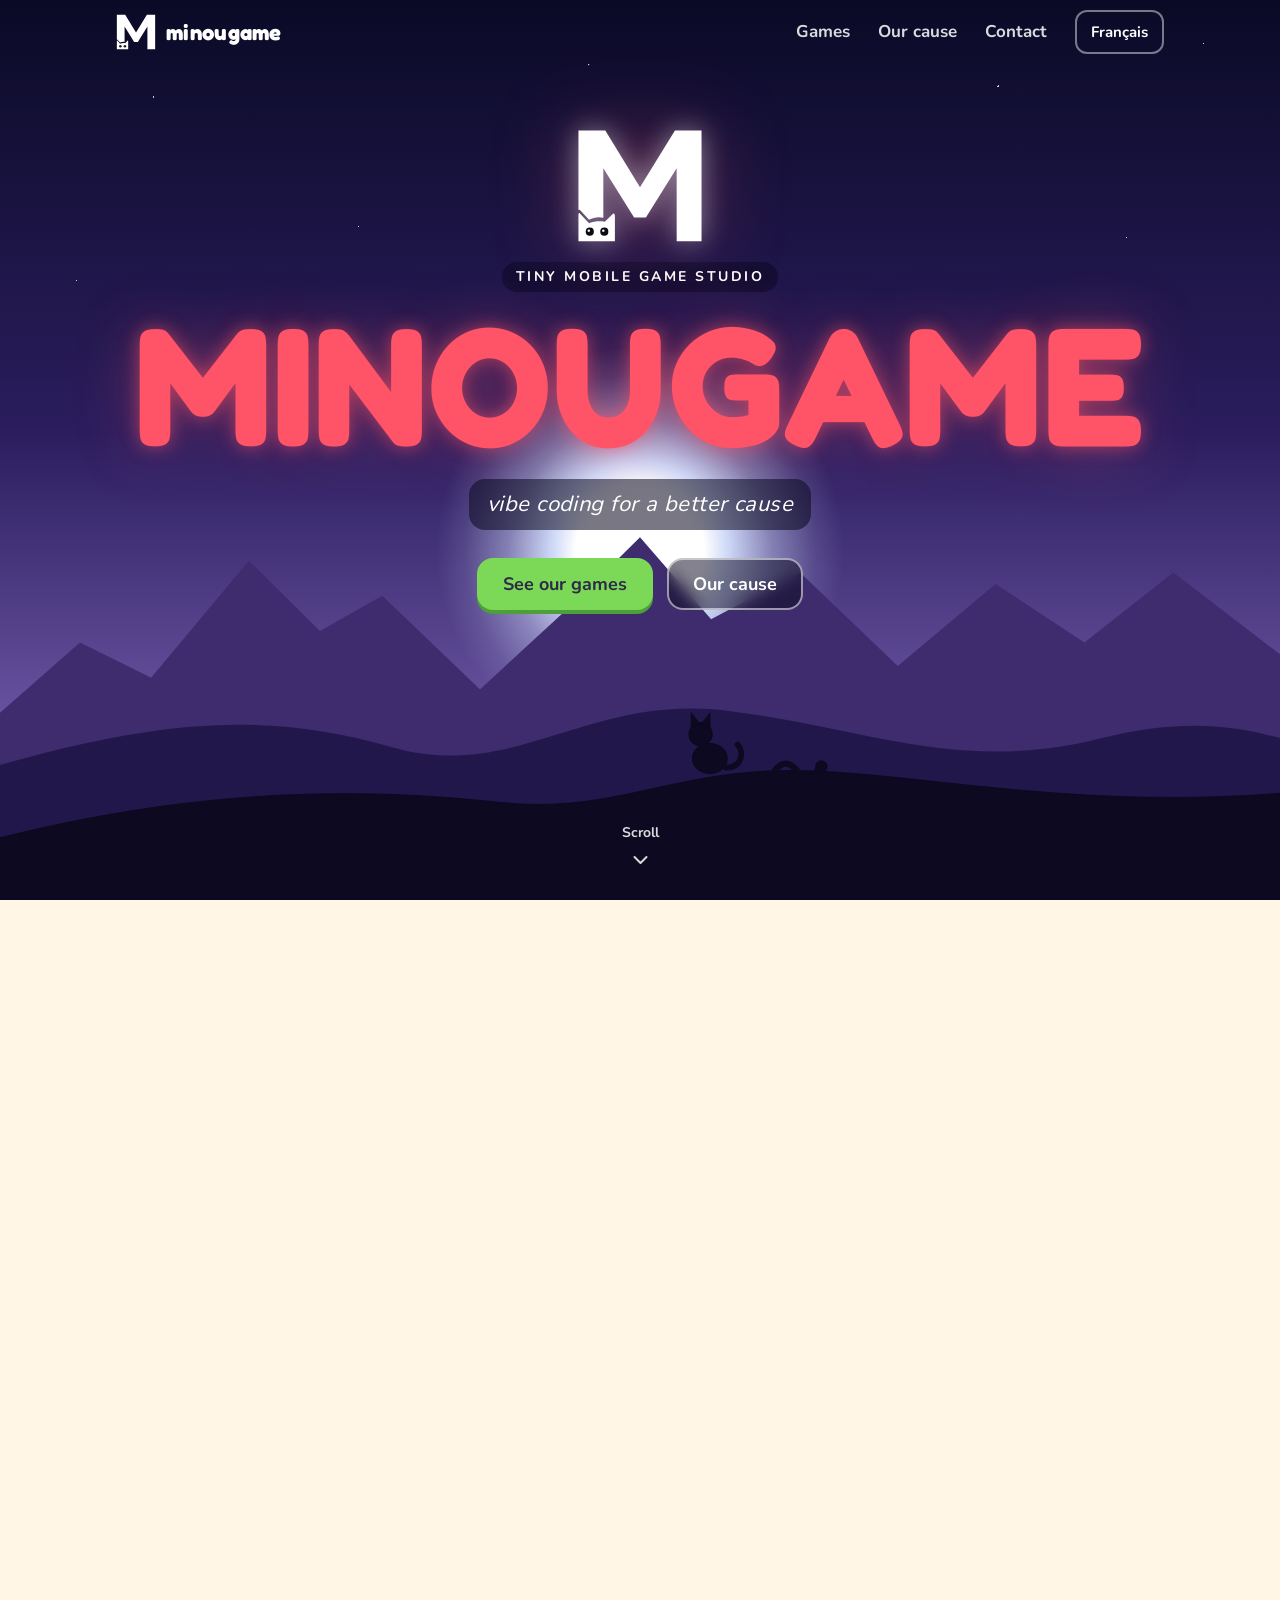
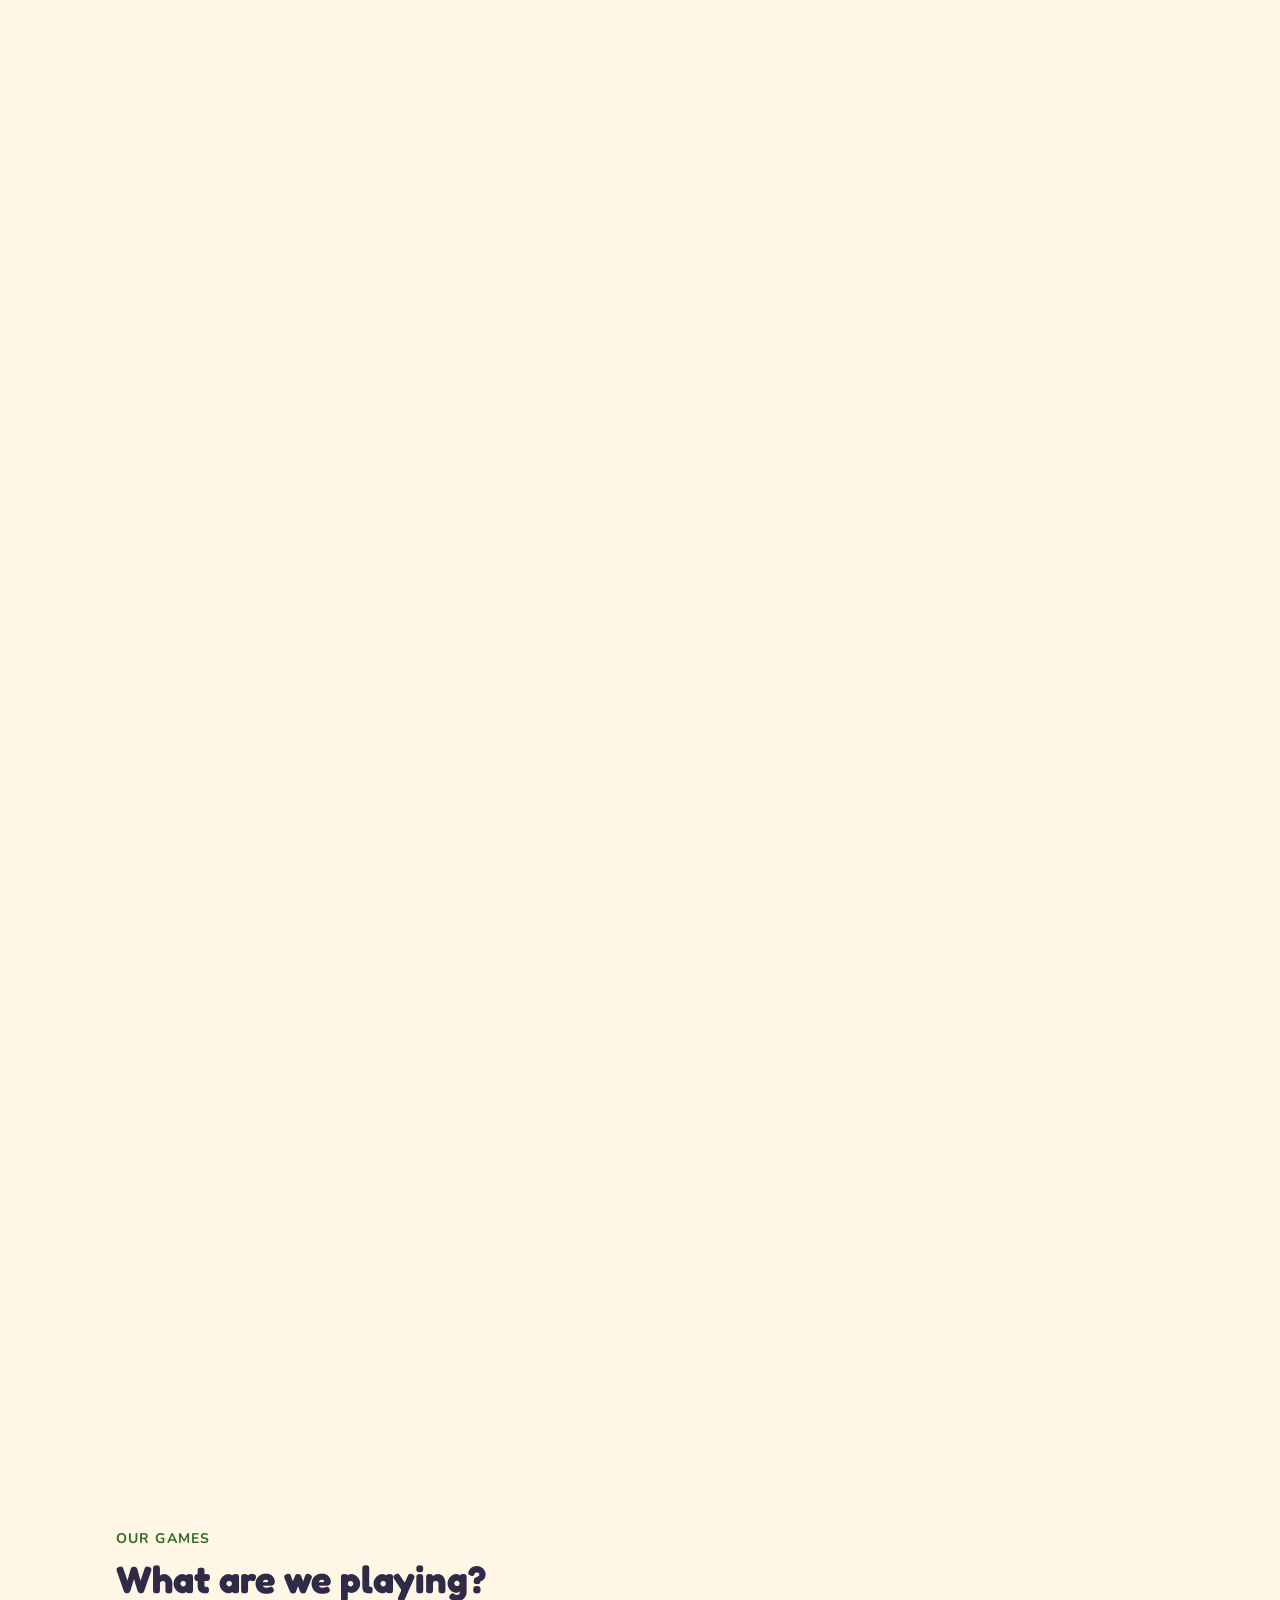
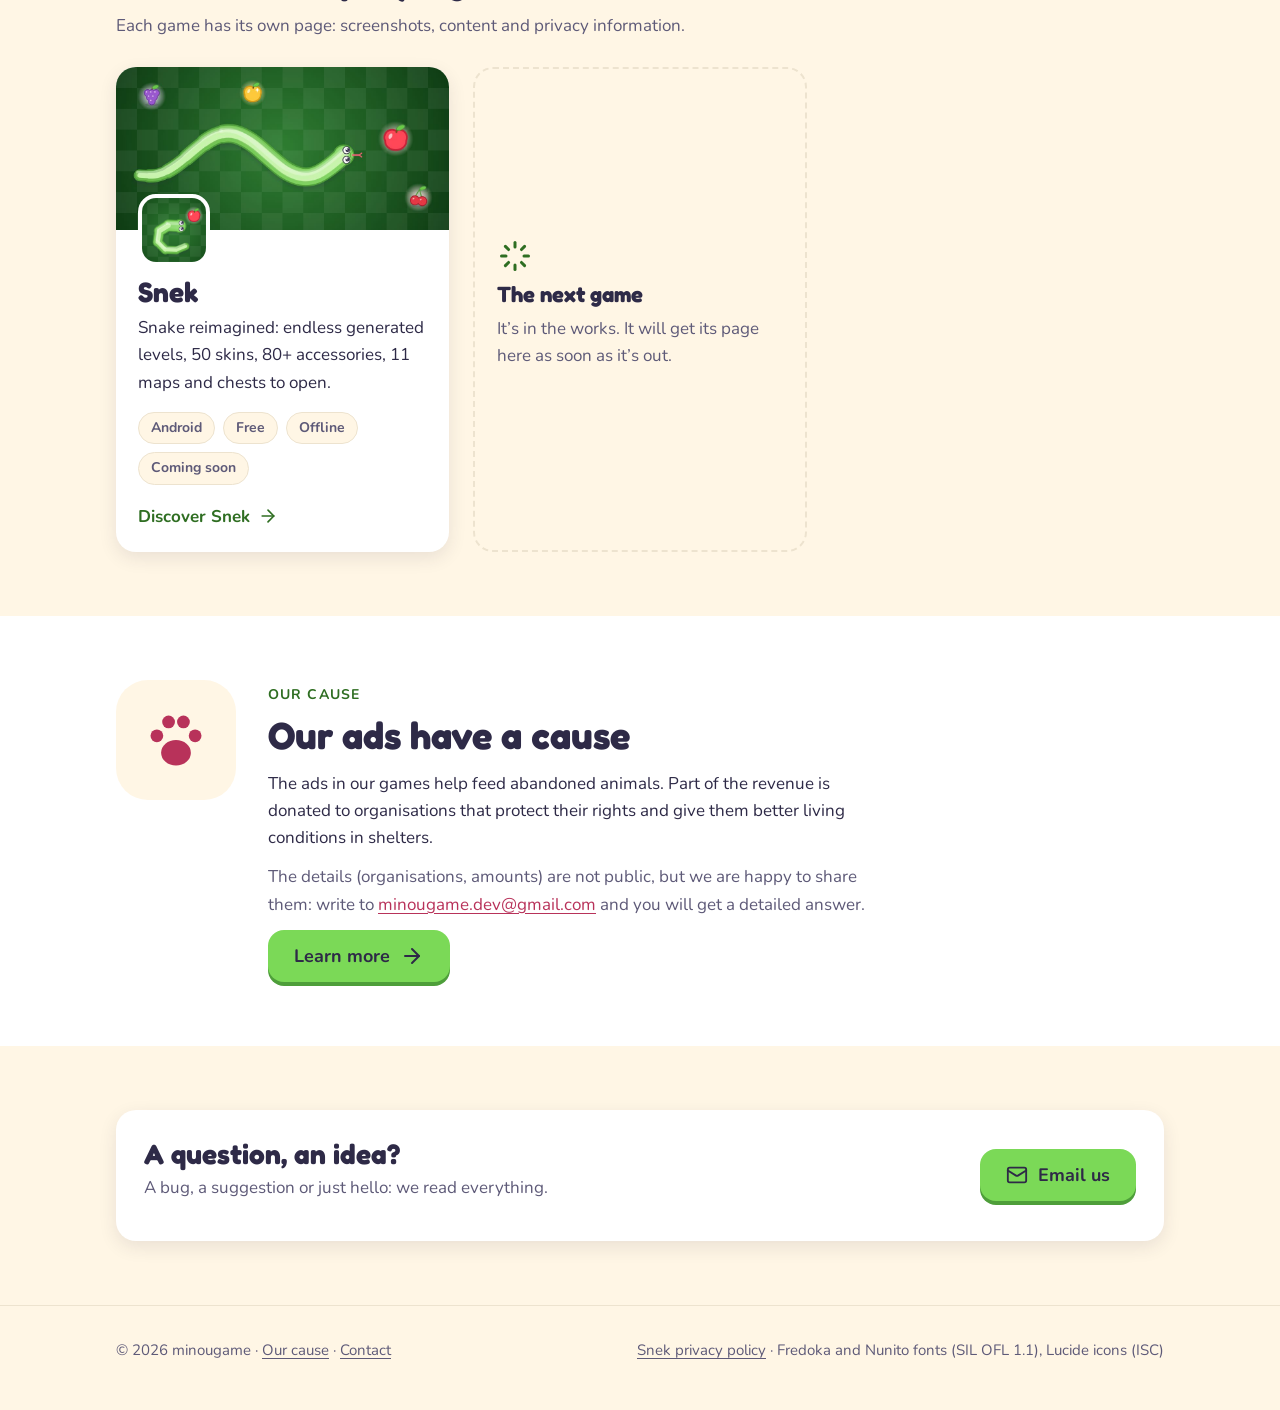
==== commit cb241606: "Pages La cause et Contact, vrai logo, serpent sur la page Snek - Logo minougame (le M au petit chat)" ====
--- a/index.html
+++ b/index.html
@@ -19,11 +19,11 @@
 
 <header class="topbar over">
   <div class="wrap">
-    <a class="logo" href="./"><img src="assets/minougame-logo.png" width="36" height="36" alt="">minougame</a>
+    <a class="logo" href="./"><svg class="logo-mark" viewBox="240 265 520 470" aria-hidden="true"><path class="lm" d="M250 275 L359 275 L500 506 L642 275 L750 275 L750 725 L649 725 L649 429 L524 629 L476 629 L351 429 L351 630 C333 624 311 628 293 638 L258 600 C255 597 252 597 250 599 Z"/><path class="lm" d="M250 725 L250 620 C250 612 252 609 255 611 L293 652 C314 644 336 642 357 646 L389 614 C394 610 397 613 398 621 L398 725 Z"/><circle class="le" cx="296" cy="686" r="16.5"/><circle class="lh" cx="292" cy="682" r="5"/><circle class="le" cx="355" cy="686" r="16.5"/><circle class="lh" cx="351" cy="682" r="5"/></svg>minougame</a>
     <nav class="topnav" aria-label="Menu">
       <a href="#jeux"><span lang="fr">Jeux</span><span lang="en">Games</span></a>
-      <a href="#cause"><span lang="fr">La cause</span><span lang="en">Our cause</span></a>
-      <a href="#contact">Contact</a>
+      <a href="cause/"><span lang="fr">La cause</span><span lang="en">Our cause</span></a>
+      <a href="contact/">Contact</a>
     </nav>
     <button class="langbtn" type="button"><span lang="fr">English</span><span lang="en">Français</span></button>
   </div>
@@ -52,10 +52,10 @@
 
       <div class="chapters">
         <div class="chapter is-active">
+          <svg class="hero-logo" viewBox="240 265 520 470" aria-hidden="true"><path class="lm" d="M250 275 L359 275 L500 506 L642 275 L750 275 L750 725 L649 725 L649 429 L524 629 L476 629 L351 429 L351 630 C333 624 311 628 293 638 L258 600 C255 597 252 597 250 599 Z"/><path class="lm" d="M250 725 L250 620 C250 612 252 609 255 611 L293 652 C314 644 336 642 357 646 L389 614 C394 610 397 613 398 621 L398 725 Z"/><circle class="le" cx="296" cy="686" r="16.5"/><circle class="lh" cx="292" cy="682" r="5"/><circle class="le" cx="355" cy="686" r="16.5"/><circle class="lh" cx="351" cy="682" r="5"/></svg>
           <p class="kicker"><span lang="fr">Petit studio de jeux mobiles</span><span lang="en">Tiny mobile game studio</span></p>
           <h1 class="mega">minougame</h1>
-          <p class="sub" lang="fr">Des jeux gratuits, faits avec beaucoup d’amour pour les animaux.</p>
-          <p class="sub" lang="en">Free games, made with a lot of love for animals.</p>
+          <p class="sub slogan">vibe coding for a better cause</p>
           <div class="actions">
             <a class="btn btn-primary" href="#jeux"><span lang="fr">Voir nos jeux</span><span lang="en">See our games</span></a>
             <a class="btn btn-ghost" href="#cause"><span lang="fr">Notre cause</span><span lang="en">Our cause</span></a>
@@ -135,6 +135,10 @@
         <p lang="en">The ads in our games help feed abandoned animals. Part of the revenue is donated to organisations that protect their rights and give them better living conditions in shelters.</p>
         <p class="muted" lang="fr">Le détail (associations, montants) n’est pas public, mais nous l’envoyons volontiers : écris-nous à <a href="mailto:minougame.dev@gmail.com">minougame.dev@gmail.com</a> et tu recevras une réponse détaillée.</p>
         <p class="muted" lang="en">The details (organisations, amounts) are not public, but we are happy to share them: write to <a href="mailto:minougame.dev@gmail.com">minougame.dev@gmail.com</a> and you will get a detailed answer.</p>
+        <div class="actions">
+          <a class="btn btn-primary" href="cause/"><span lang="fr">En savoir plus</span><span lang="en">Learn more</span>
+            <svg class="icon" viewBox="0 0 24 24" aria-hidden="true"><path d="M5 12h14"/><path d="m12 5 7 7-7 7"/></svg></a>
+        </div>
       </div>
     </div>
   </section>
@@ -148,7 +152,7 @@
           <p class="muted" lang="fr">Un bug, une suggestion ou juste un bonjour : on lit tout.</p>
           <p class="muted" lang="en">A bug, a suggestion or just hello: we read everything.</p>
         </div>
-        <a class="btn btn-primary" href="mailto:minougame.dev@gmail.com">
+        <a class="btn btn-primary" href="contact/">
           <svg class="icon" viewBox="0 0 24 24" aria-hidden="true"><rect x="2" y="4" width="20" height="16" rx="2"/><path d="m22 7-8.97 5.7a1.94 1.94 0 0 1-2.06 0L2 7"/></svg>
           <span lang="fr">Nous écrire</span><span lang="en">Email us</span>
         </a>
@@ -159,7 +163,7 @@
 
 <footer>
   <div class="wrap">
-    <span>© 2026 minougame</span>
+    <span>© 2026 minougame · <a href="cause/"><span lang="fr">La cause</span><span lang="en">Our cause</span></a> · <a href="contact/">Contact</a></span>
     <span>
       <a href="privacy.html" lang="fr">Confidentialité de Snek</a><a href="privacy.html#en" lang="en">Snek privacy policy</a>
       · <span lang="fr">Polices Fredoka et Nunito (SIL OFL 1.1), icônes Lucide (ISC)</span><span lang="en">Fredoka and Nunito fonts (SIL OFL 1.1), Lucide icons (ISC)</span>
--- a/assets/site.css
+++ b/assets/site.css
@@ -286,3 +286,188 @@
 .fair-list { list-style: none; padding: 0; margin: 0; display: grid; gap: 14px; max-width: 720px; }
 .fair-list li { display: flex; gap: 14px; align-items: flex-start; }
 .fair-list .icon { color: var(--green-text); margin-top: 3px; }
+
+/* =====================================================================
+   Logo vectoriel (le M au petit chat), chats illustrés, pages Cause,
+   Contact et serpent de la page Snek.
+   ===================================================================== */
+:root { --cat: #15122A; --cat-eye: #F2D54B; --cat-pupil: #0B0B14; --yarn: #FF6B8A; --yarn-dark: #C93F62; }
+@media (prefers-color-scheme: dark) {
+  :root { --cat: #05040C; }
+  .cat-svg { filter: drop-shadow(0 0 1px rgba(255, 255, 255, .55)) drop-shadow(0 0 10px rgba(150, 130, 255, .25)); }
+}
+
+/* Logo */
+.logo-mark { width: 40px; height: 36px; flex: none; }
+.logo-mark .lm, .hero-logo .lm { fill: #fff; }
+.logo-mark .le, .hero-logo .le { fill: #0B0B14; }
+.logo-mark .lh, .hero-logo .lh { fill: #fff; }
+.hero-logo { width: clamp(84px, 12vw, 128px); height: auto; margin: 0 auto 18px; display: block;
+  filter: drop-shadow(0 0 14px rgba(255, 255, 255, .45)) drop-shadow(0 0 40px rgba(var(--title-glow), .35)); }
+.slogan { font-style: italic; letter-spacing: .02em; }
+
+/* Chats : silhouettes noires, yeux dorés, petites animations */
+.cat-svg { position: absolute; overflow: visible; pointer-events: none; }
+.cat-svg .c { fill: var(--cat); }
+.cat-svg .cs { fill: none; stroke: var(--cat); stroke-linecap: round; stroke-linejoin: round; }
+.cat-svg .gap { fill: none; stroke: var(--surface); stroke-linecap: round; }
+.cat-svg .eye { fill: var(--cat-eye); }
+.cat-svg .pupil { fill: var(--cat-pupil); }
+.cat-svg .lid { fill: none; stroke: var(--cat-eye); stroke-width: 2.5; stroke-linecap: round; }
+.cat-svg .zz { font: 700 16px "Fredoka", sans-serif; fill: var(--muted); }
+.tail { transform-box: fill-box; animation: sway 3.4s ease-in-out infinite; }
+.tail.from-tr { transform-origin: 100% 0%; }
+.tail.from-tl { transform-origin: 0% 0%; }
+.tail.from-bl { transform-origin: 0% 100%; }
+.tail.from-br { transform-origin: 100% 100%; }
+.eyes { transform-box: fill-box; transform-origin: center; animation: blink 5.5s infinite; }
+@keyframes sway { 0%, 100% { transform: rotate(-5deg); } 50% { transform: rotate(6deg); } }
+@keyframes blink { 0%, 91%, 100% { transform: scaleY(1); } 94% { transform: scaleY(.08); } }
+.zz { animation: zz 3s ease-in-out infinite; }
+.zz + .zz { animation-delay: 1.2s; }
+@keyframes zz { 0% { opacity: 0; transform: translate(0, 0); } 30% { opacity: 1; } 100% { opacity: 0; transform: translate(10px, -22px); } }
+
+/* ---------- Page La cause ---------- */
+.page-hero { padding: 120px 0 170px; text-align: center; }
+.page-hero.scene { --p: .2; }
+.page-hero .mega { font-size: clamp(54px, 11vw, 132px); }
+.page-hero .sub { display: inline-block; }
+.story-list { display: grid; gap: 112px; max-width: 760px; margin: 0 auto; padding: 96px 0 40px; }
+.tale { position: relative; background: var(--surface); border-radius: var(--radius); padding: 30px 30px 26px; box-shadow: var(--shadow); }
+.tale h2 { font-size: clamp(24px, 3.4vw, 30px); margin-bottom: 12px; }
+.tale p:last-child, .tale ul:last-child { margin-bottom: 0; }
+.tale ul { padding-left: 20px; margin: 0; }
+.tale li { margin: 6px 0; }
+.tale .num { font: 700 14px "Nunito", sans-serif; letter-spacing: .14em; text-transform: uppercase; color: var(--link); display: block; margin-bottom: 6px; }
+/* positions des chats autour des cartes */
+.cat-lying { width: 200px; height: 90px; left: -14px; top: -86px; }
+.cat-lying.flip { left: auto; right: -14px; transform: scaleX(-1); }
+.cat-peek { width: 120px; height: 70px; right: 28px; top: -66px; }
+.cat-peek.left { right: auto; left: 28px; }
+.cat-curl { width: 160px; height: 90px; right: -10px; top: -84px; }
+.float-cat { float: right; width: 128px; height: 150px; margin: 0 0 8px 18px; shape-outside: ellipse(46% 50% at 55% 55%); position: relative; }
+.float-cat .cat-svg { position: static; width: 100%; height: 100%; }
+.yarn-scene { position: relative; height: 150px; max-width: 760px; margin: 40px auto 0; }
+.cat-yarn { width: 260px; height: 120px; left: 50%; bottom: 0; transform: translateX(-60%); }
+.yarn-ball { transform-box: fill-box; transform-origin: center; animation: roll 2.4s ease-in-out infinite alternate; }
+.bat { transform-box: fill-box; transform-origin: 0% 100%; animation: bat 1.2s ease-in-out infinite alternate; }
+@keyframes roll { from { transform: translateX(0) rotate(0); } to { transform: translateX(16px) rotate(140deg); } }
+@keyframes bat { from { transform: rotate(10deg); } to { transform: rotate(-22deg); } }
+.cause-cta { text-align: center; padding: 8px 0 72px; }
+.cause-cta p { color: var(--muted); max-width: 52ch; margin: 0 auto 20px; }
+@media (max-width: 600px) {
+  .story-list { gap: 96px; }
+  .tale { padding: 24px 20px 20px; }
+  .cat-lying { width: 160px; height: 72px; top: -69px; left: -6px; }
+  .cat-lying.flip { right: -6px; }
+  .cat-curl { width: 130px; height: 73px; top: -68px; right: -4px; }
+  .float-cat { width: 96px; height: 112px; }
+}
+
+/* ---------- Page Contact ---------- */
+.contact-wrap { max-width: 720px; margin: 0 auto; padding: 150px 0 72px; }
+.form-card { position: relative; background: var(--surface); border-radius: var(--radius); padding: 34px 30px 30px; box-shadow: var(--shadow); }
+.reason-art { position: absolute; left: 50%; top: -128px; width: 220px; height: 130px; transform: translateX(-50%); pointer-events: none; }
+.reason-art .cat-svg { inset: 0; width: 100%; height: 100%; opacity: 0; transform: translateY(8px) scale(.96); transition: opacity .35s ease-out, transform .35s ease-out; }
+.reason-art .cat-svg.is-shown { opacity: 1; transform: none; }
+.field { margin-bottom: 22px; }
+.field > label, .field legend { display: block; font-weight: 700; margin-bottom: 8px; padding: 0; }
+.field .hint { margin: 6px 0 0; }
+.opt { font-weight: 400; color: var(--muted); }
+fieldset { border: 0; margin: 0; padding: 0; min-width: 0; }
+input[type="text"], input[type="email"], select, textarea {
+  width: 100%; font: 400 17px/1.5 "Nunito", sans-serif; color: var(--ink);
+  background: var(--bg); border: 2px solid var(--line); border-radius: 14px; padding: 12px 14px; min-height: 50px;
+  transition: border-color .2s, box-shadow .2s;
+}
+textarea { min-height: 170px; resize: vertical; }
+input:focus, select:focus, textarea:focus { outline: none; border-color: var(--green-text); box-shadow: 0 0 0 4px rgba(123, 217, 87, .25); }
+[aria-invalid="true"] { border-color: var(--link) !important; }
+.error { color: var(--link); font-weight: 700; font-size: 15px; margin: 6px 0 0; }
+.error:empty { display: none; }
+.reasons { display: flex; flex-wrap: wrap; gap: 10px; }
+.reasons input { position: absolute; opacity: 0; width: 1px; height: 1px; }
+.reasons label {
+  display: inline-flex; align-items: center; gap: 8px; min-height: 46px; padding: 0 16px; cursor: pointer;
+  border: 2px solid var(--line); border-radius: 999px; font-weight: 700; color: var(--muted); background: var(--bg);
+  transition: border-color .2s, color .2s, background-color .2s;
+}
+.reasons label:hover { border-color: var(--green-text); color: var(--ink); }
+.reasons input:focus-visible + label { outline: 3px solid var(--pink); outline-offset: 2px; }
+.reasons input:checked + label { border-color: var(--green-text); background: rgba(123, 217, 87, .18); color: var(--ink); }
+.reasons input:checked + label .icon { color: var(--green-text); }
+.reasons .icon { width: 20px; height: 20px; }
+.msg-field { margin-top: 70px; }
+.ta-wrap { position: relative; }
+.cat-curious { width: 96px; height: 92px; right: 22px; top: -88px; z-index: 2; }
+.cat-curious .head { transform-box: fill-box; transform-origin: 50% 90%; animation: tilt 4s ease-in-out infinite; }
+.cat-curious .qmark { font: 700 26px "Fredoka", sans-serif; fill: var(--link); transform-box: fill-box; transform-origin: center; animation: qbob 2s ease-in-out infinite; }
+.cat-curious .pupil { transition: transform .25s ease-out; }
+.msg-field.typing .cat-curious .pupil { transform: translate(-1.6px, 1.8px); }
+.msg-field.typing .cat-curious .qmark { animation-duration: .6s; }
+@keyframes tilt { 0%, 100% { transform: rotate(-10deg); } 50% { transform: rotate(8deg); } }
+@keyframes qbob { 0%, 100% { transform: translateY(0); } 50% { transform: translateY(-4px); } }
+.hiss { transform-box: fill-box; transform-origin: center; animation: hiss .35s ease-in-out infinite alternate; }
+.roach { animation: roach .5s steps(2) infinite; }
+@keyframes hiss { from { transform: translateX(0); } to { transform: translateX(-2px); } }
+@keyframes roach { 50% { transform: translateX(2px); } }
+.bulb-glow { animation: glow 1.8s ease-in-out infinite alternate; }
+@keyframes glow { from { opacity: .45; } to { opacity: 1; } }
+.wave { transform-box: fill-box; transform-origin: 15% 100%; animation: wave 1s ease-in-out infinite alternate; }
+@keyframes wave { from { transform: rotate(-12deg); } to { transform: rotate(14deg); } }
+.beat { transform-box: fill-box; transform-origin: center; animation: beat 1.1s ease-in-out infinite; }
+@keyframes beat { 0%, 100% { transform: scale(1); } 15% { transform: scale(1.18); } 30% { transform: scale(1); } }
+.hp { position: absolute; left: -9999px; }
+.form-actions { display: flex; flex-wrap: wrap; align-items: center; gap: 14px 20px; }
+.form-actions .muted { font-size: 15px; margin: 0; }
+.form-done { display: none; text-align: center; padding: 12px 0 4px; }
+.form-card.sent form { display: none; }
+.form-card.sent .form-done { display: block; }
+.form-done h2 { font-size: 28px; margin-bottom: 8px; }
+@media (max-width: 600px) {
+  .form-card { padding: 28px 18px 22px; }
+  .reason-art { width: 180px; height: 106px; top: -104px; }
+  .contact-wrap { padding-top: 124px; }
+}
+
+/* ---------- Page Snek : le serpent qui suit le contenu ---------- */
+.trail { position: relative; }
+.trail-svg { position: absolute; left: 0; top: 0; width: 100%; overflow: visible; pointer-events: none; z-index: 1; }
+.trail-track { fill: none; stroke: var(--line); stroke-width: 4; stroke-dasharray: 2 12; stroke-linecap: round; }
+.snake-outline { fill: none; stroke: #3F8A2E; stroke-width: 22; stroke-linecap: round; stroke-linejoin: round; }
+.snake-body { fill: none; stroke: #7BD957; stroke-width: 15; stroke-linecap: round; stroke-linejoin: round; }
+.snake-head .hd { fill: #7BD957; stroke: #3F8A2E; stroke-width: 3.5; }
+.snake-head .ew { fill: #fff; }
+.snake-head .ep { fill: #2E2A47; }
+.snake-head .tongue { fill: none; stroke: #FF5468; stroke-width: 2.5; stroke-linecap: round; }
+.snake-head .dizzy, .trail .stars { display: none; }
+.trail.bonk .snake-head .ep, .trail.bonk .snake-head .tongue { display: none; }
+.trail.bonk .snake-head .dizzy { display: inline; }
+.trail.bonk .stars { display: inline; }
+.trail.bonk .stars > g { animation: spin 1.4s linear infinite; transform-box: fill-box; transform-origin: center; }
+.trail-body { position: relative; }
+.trail.bonk .snake-head .hd { animation: squish .4s ease-out; transform-box: fill-box; transform-origin: center; }
+@keyframes spin { to { transform: rotate(360deg); } }
+@keyframes squish { 0% { transform: scale(1); } 30% { transform: scale(1.25, .75); } 100% { transform: scale(1); } }
+.dizzy { fill: none; stroke: #2E2A47; stroke-width: 2.4; stroke-linecap: round; }
+.stars path { fill: #F2D54B; stroke: #B8901C; stroke-width: 1; }
+.steps { list-style: none; padding: 0; margin: 0; display: grid; gap: 44px; position: relative; z-index: 2; }
+.step { display: grid; grid-template-columns: 1fr 120px 1fr; align-items: center; }
+.step .card { background: var(--surface); border-radius: var(--radius); padding: 22px; box-shadow: var(--shadow); grid-column: 1; grid-row: 1; transition: opacity .4s ease-out, transform .4s ease-out; }
+.step:nth-child(even) .card { grid-column: 3; }
+.step .dot { grid-column: 2; grid-row: 1; justify-self: center; width: 44px; height: 44px; display: grid; place-items: center; }
+.dot svg { width: 34px; height: 34px; transition: transform .3s cubic-bezier(.3, 1.6, .5, 1), opacity .3s; }
+.step .card h3 { font-size: 21px; margin-bottom: 6px; }
+.step .card p { margin: 0; color: var(--muted); }
+html.motion .trail.ready .step:not(.lit) .card { opacity: .4; transform: translateY(10px); }
+html.motion .trail.ready .step.lit .dot svg { transform: scale(0); opacity: 0; }
+.fair.wall-sec { background: transparent; padding-top: 0; }
+.fair-wall { border-top: 8px solid #7BD957; border-radius: var(--radius); background: var(--surface); box-shadow: var(--shadow); padding: 28px; transform-origin: 50% 0; }
+.fair-wall.hit { animation: wobble .55s ease-out; }
+@keyframes wobble { 0% { transform: none; } 25% { transform: translateY(7px) rotate(.5deg); } 55% { transform: translateY(-2px) rotate(-.4deg); } 100% { transform: none; } }
+html:not(.motion) .trail-svg { display: none; }
+@media (max-width: 760px) {
+  .step { grid-template-columns: 64px 1fr; }
+  .step .card, .step:nth-child(even) .card { grid-column: 2; }
+  .step .dot { grid-column: 1; }
+}
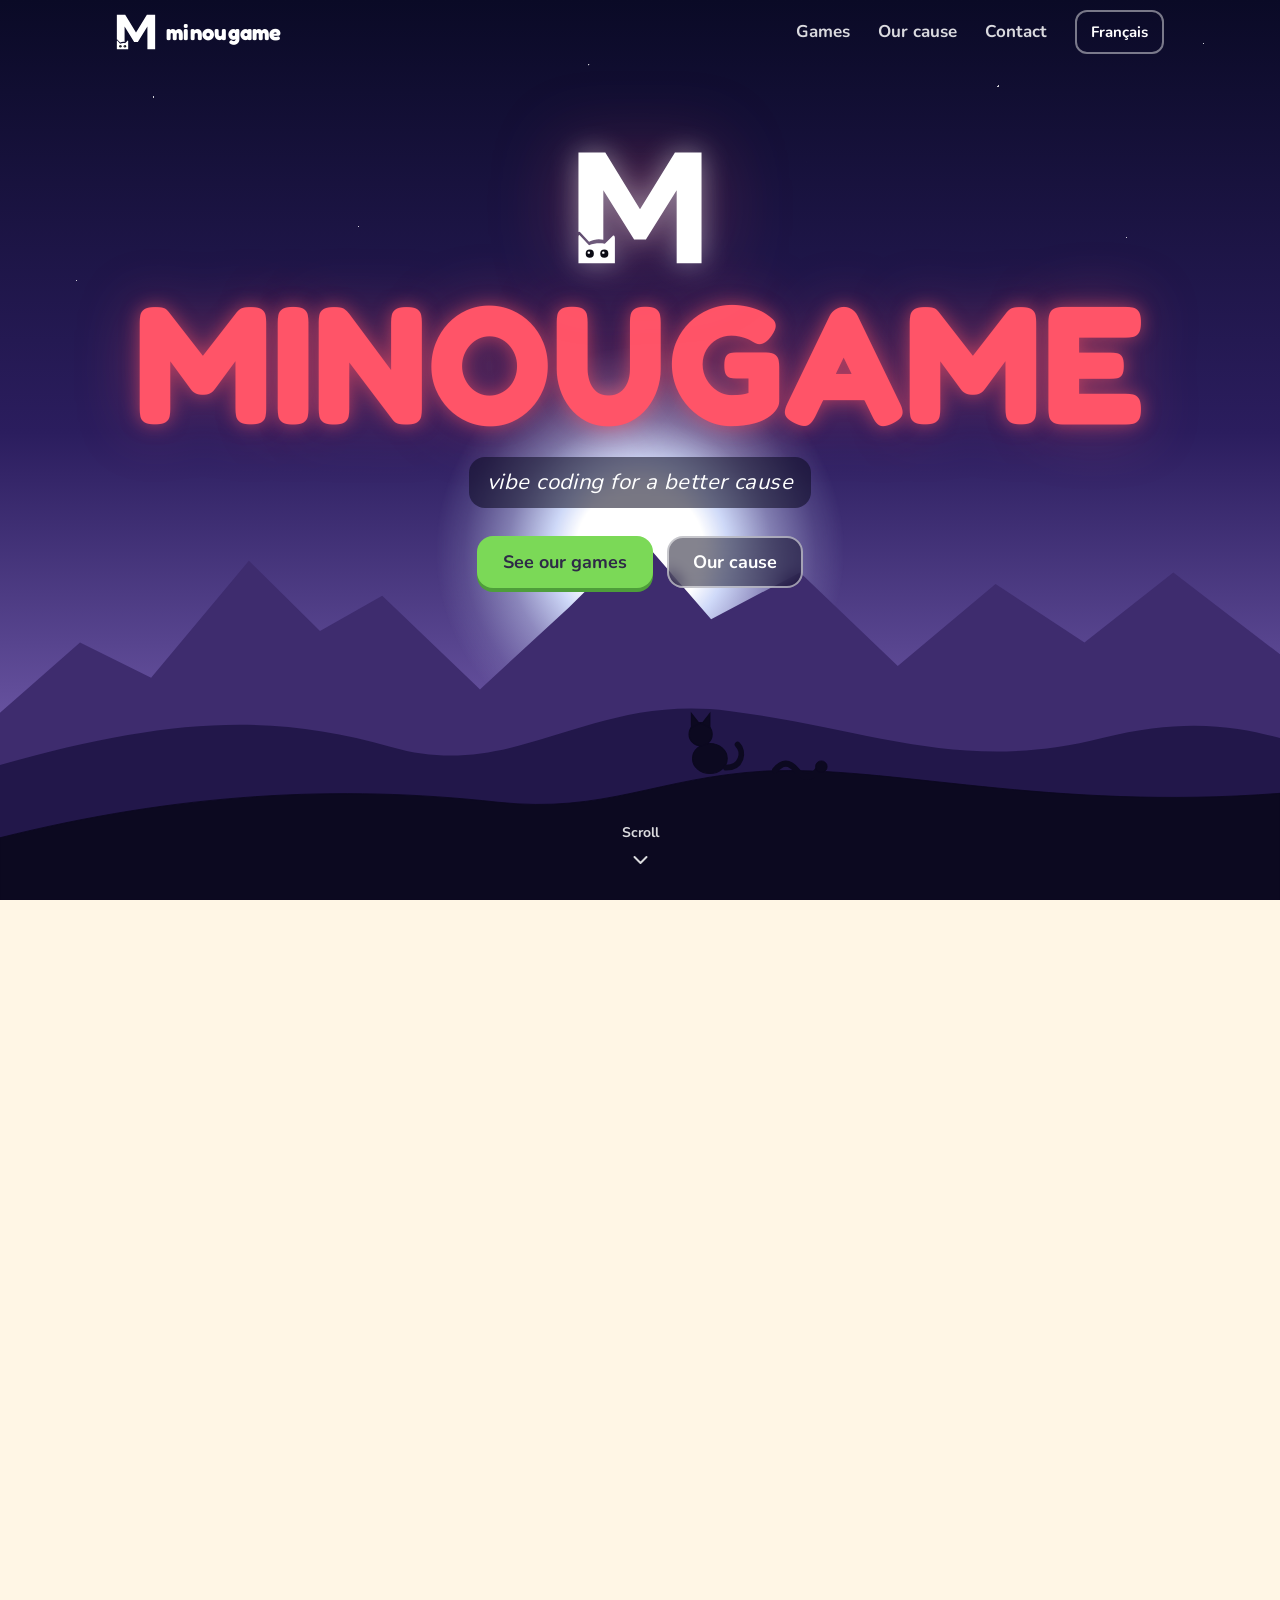
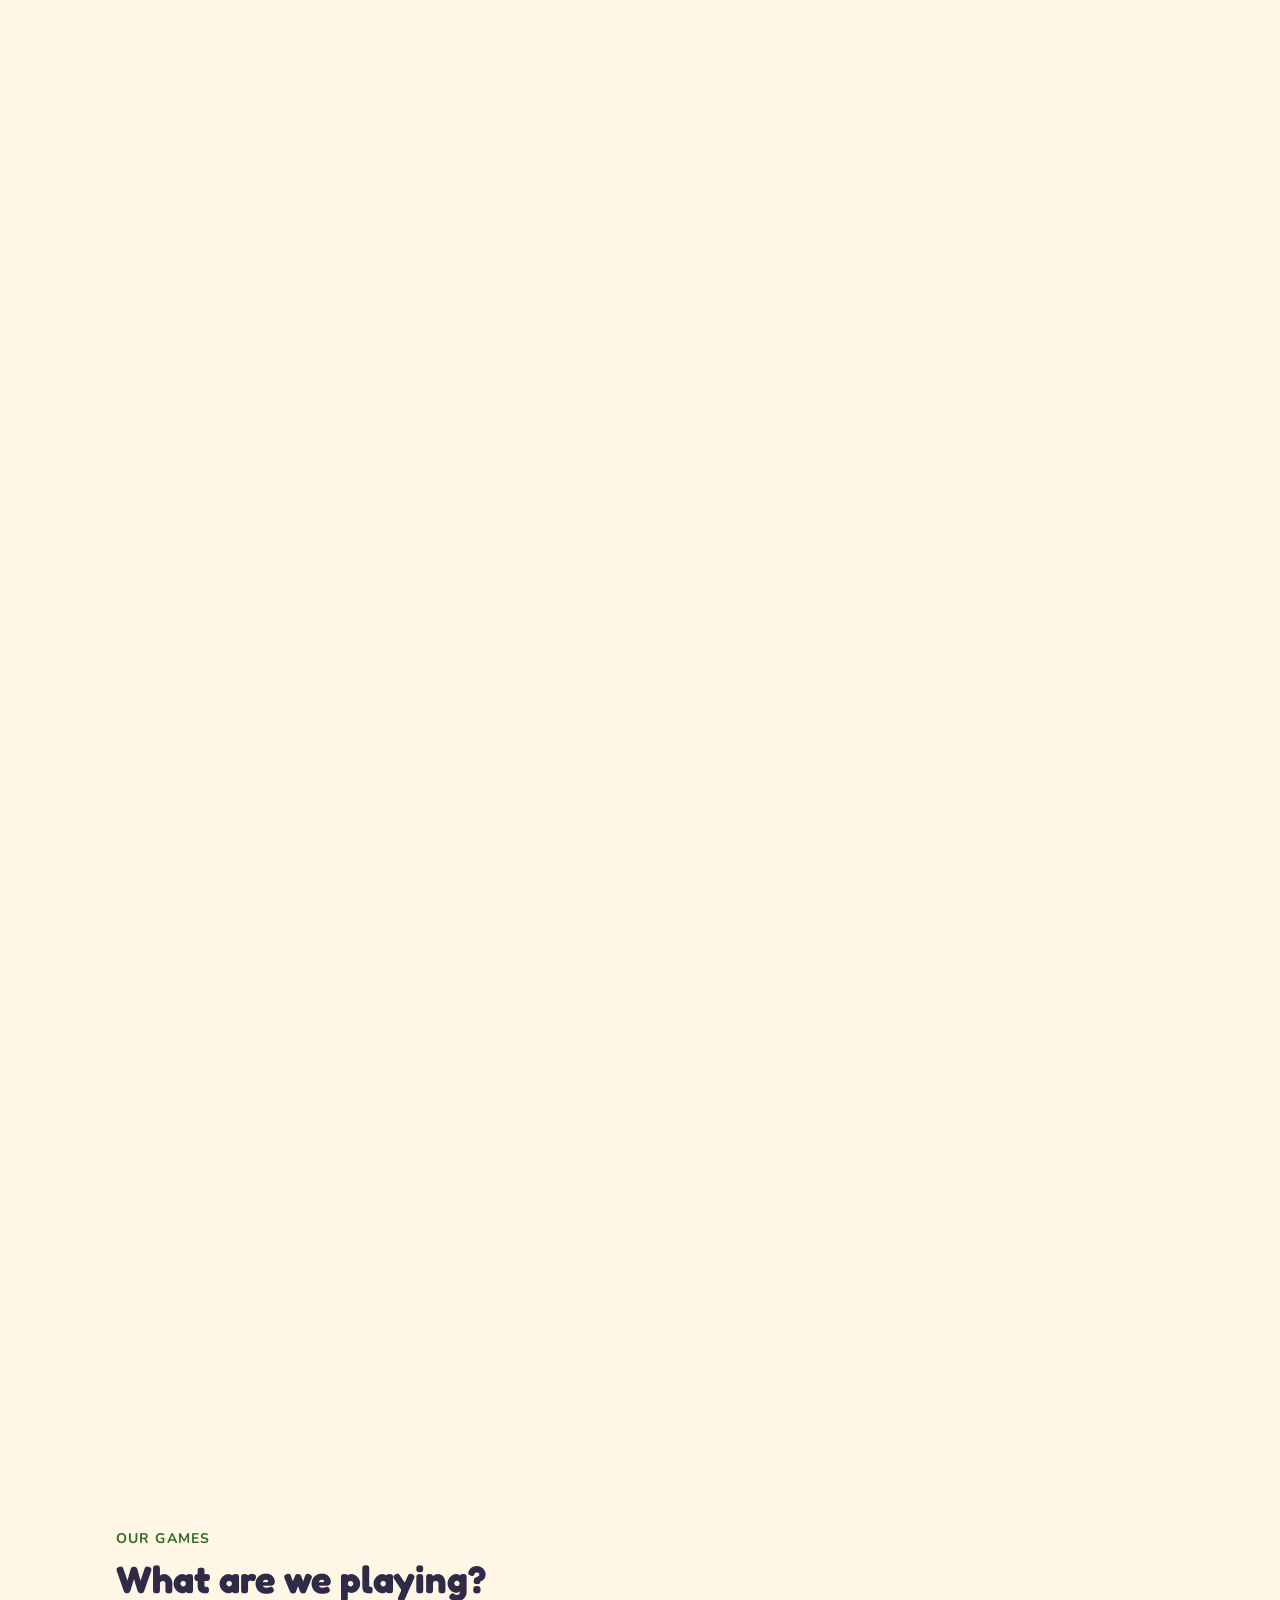
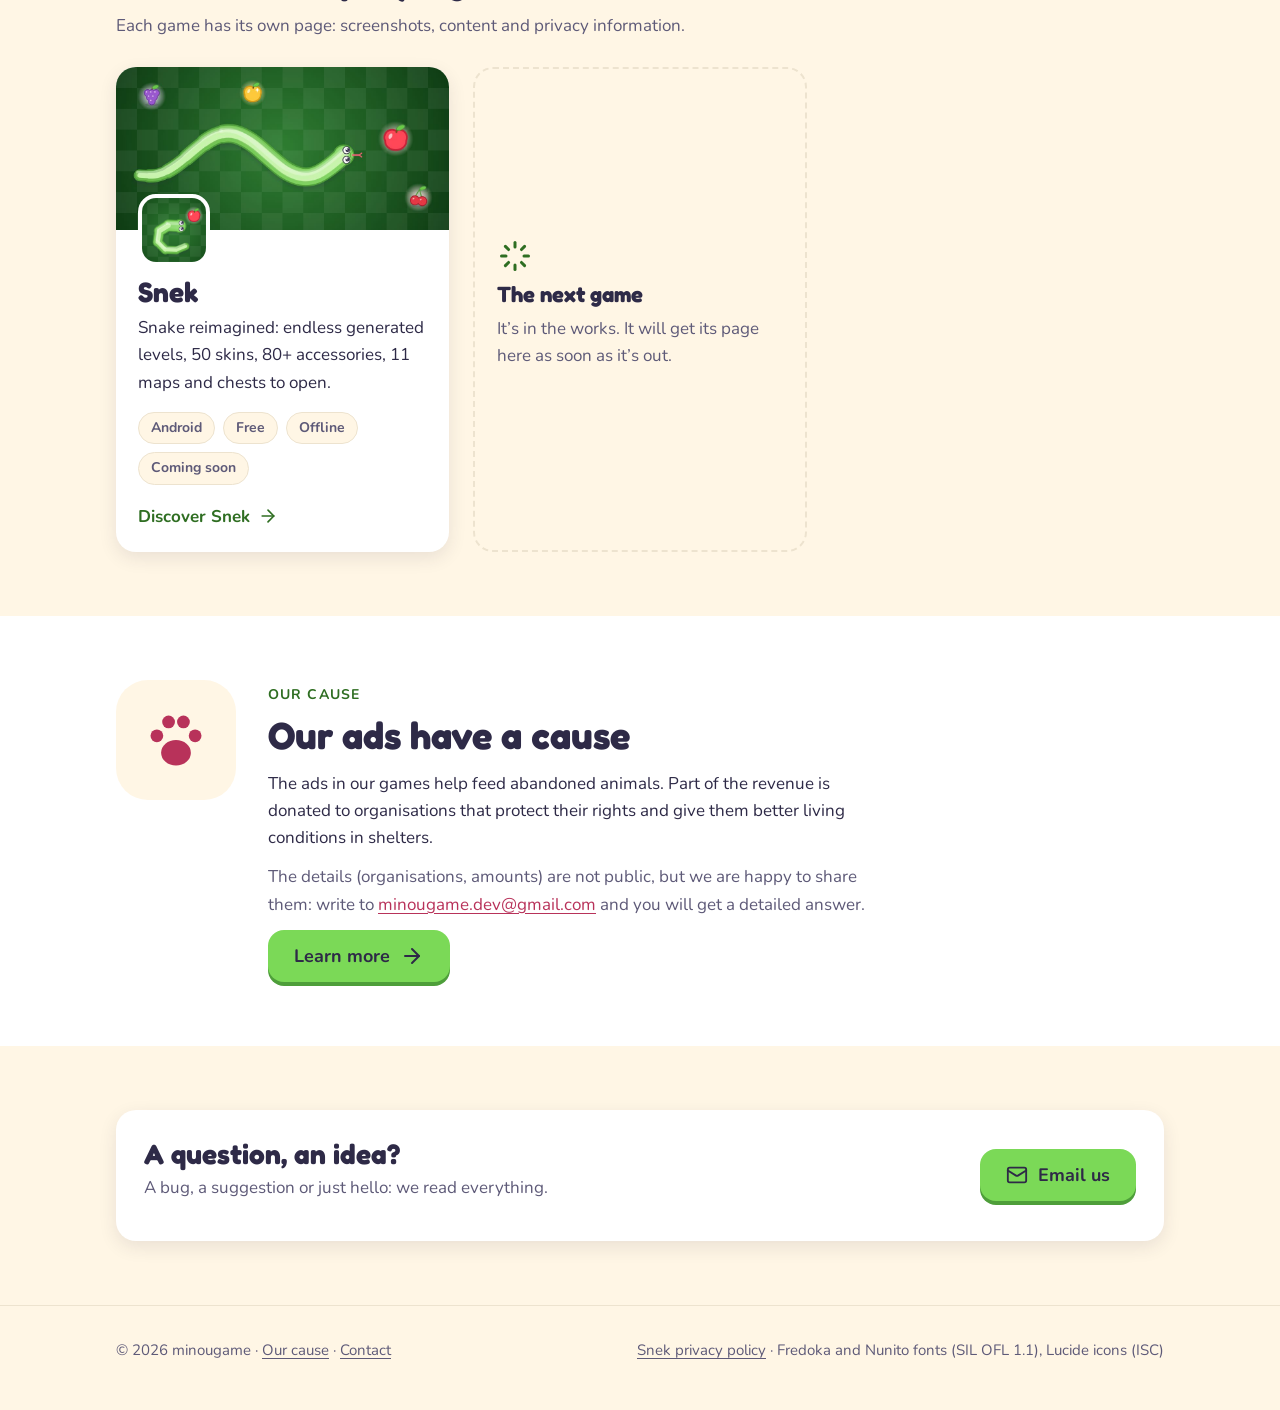
==== commit 6d9e77f2: "La cause en récit au défilement, nouveau chat « bug », accueil allégé - cause/ : scène collée comme " ====
--- a/index.html
+++ b/index.html
@@ -53,7 +53,6 @@
       <div class="chapters">
         <div class="chapter is-active">
           <svg class="hero-logo" viewBox="240 265 520 470" aria-hidden="true"><path class="lm" d="M250 275 L359 275 L500 506 L642 275 L750 275 L750 725 L649 725 L649 429 L524 629 L476 629 L351 429 L351 630 C333 624 311 628 293 638 L258 600 C255 597 252 597 250 599 Z"/><path class="lm" d="M250 725 L250 620 C250 612 252 609 255 611 L293 652 C314 644 336 642 357 646 L389 614 C394 610 397 613 398 621 L398 725 Z"/><circle class="le" cx="296" cy="686" r="16.5"/><circle class="lh" cx="292" cy="682" r="5"/><circle class="le" cx="355" cy="686" r="16.5"/><circle class="lh" cx="351" cy="682" r="5"/></svg>
-          <p class="kicker"><span lang="fr">Petit studio de jeux mobiles</span><span lang="en">Tiny mobile game studio</span></p>
           <h1 class="mega">minougame</h1>
           <p class="sub slogan">vibe coding for a better cause</p>
           <div class="actions">
--- a/assets/site.css
+++ b/assets/site.css
@@ -471,3 +471,56 @@
   .step .card, .step:nth-child(even) .card { grid-column: 2; }
   .step .dot { grid-column: 1; }
 }
+
+/* ---------- La cause : récit au défilement (comme l'accueil) ---------- */
+.scene .cat-svg { filter: drop-shadow(0 0 1px rgba(255, 255, 255, .55)) drop-shadow(0 0 10px rgba(150, 130, 255, .3)); }
+.lake { position: absolute; left: 0; bottom: 0; width: 100%; height: 44%; z-index: -1; pointer-events: none; }
+.glints { animation: shimmer 2.6s ease-in-out infinite alternate; }
+@keyframes shimmer { from { opacity: .35; } to { opacity: .9; } }
+.jumper { display: none; }
+.pose-leap { display: none; }
+
+/* Sans JS ou mouvement réduit : grande scène, chapitres empilés, lac en bas. */
+.cstage { padding: 120px 16px 46vh; }
+.cintro { text-align: center; margin-bottom: 120px; }
+.cintro .mega { font-size: clamp(54px, 11vw, 132px); }
+.cintro .sub { display: inline-block; }
+.ccards { display: grid; gap: 120px; max-width: 760px; margin: 0 auto; }
+.cstage .tale { position: relative; }
+html:not(.motion) .cstage .hills-back { height: 42vh; }
+html:not(.motion) .cstage .hills-mid { height: 34vh; }
+html:not(.motion) .cstage .hills-front { height: 28vh; }
+html:not(.motion) .cstage .lake { height: 34vh; }
+
+/* Avec mouvement : scène collée, un chapitre à la fois, le chat saute. */
+html.motion .cstory { height: 780vh; }
+html.motion .cstage { position: sticky; top: 0; height: 100vh; height: 100svh; padding: 0; }
+html.motion .cintro, html.motion .ccards .chap {
+  opacity: 0; visibility: hidden; transform: translateY(26px) scale(.98);
+  transition: opacity .5s ease-out, transform .5s ease-out, visibility 0s .5s;
+}
+html.motion .chap.is-active { opacity: 1; visibility: visible; transform: none; transition: opacity .5s ease-out .12s, transform .5s ease-out .12s, visibility 0s; }
+html.motion .cintro { position: absolute; inset: 0; display: flex; flex-direction: column; align-items: center; justify-content: center; padding: 0 16px 18vh; margin: 0; }
+html.motion .ccards { position: absolute; inset: 0; max-width: none; margin: 0; padding: 120px 7% 24vh; display: grid; align-items: center; gap: 0; }
+html.motion .ccards .tale { grid-area: 1 / 1; width: min(560px, 100%); justify-self: start; }
+html.motion .ccards .tale[data-cat="right"] { justify-self: end; }
+html.motion .static-cat { display: none; }
+html.motion .jumper { display: block; position: absolute; left: 0; top: 0; width: 200px; height: 90px; z-index: 6; opacity: 0; transition: opacity .3s; will-change: transform; }
+html.motion .jumper.on { opacity: 1; }
+.jumper-in { position: relative; width: 100%; height: 100%; }
+.jumper-in.flip { transform: scaleX(-1); }
+.jumper .cat-svg { inset: 0; width: 100%; height: 100%; }
+.jumper.leap .pose-sit { display: none; }
+.jumper.leap .pose-leap { display: block; }
+@media (max-width: 760px) {
+  html.motion .ccards { padding: 96px 16px 26vh; }
+  html.motion .ccards .tale, html.motion .ccards .tale[data-cat="right"] { width: 100%; justify-self: stretch; }
+  html.motion .jumper { width: 160px; height: 72px; }
+  .lake { height: 34%; }
+  .cstage .tale { font-size: 16px; }
+}
+
+/* Fin de page : la berge du lac, la pelote et l'appel à écrire. */
+.cause-end { background: linear-gradient(180deg, #1A1856 0%, #0A0A26 100%); color: #fff; padding: 24px 0 72px; }
+.cause-end .cat-svg { filter: drop-shadow(0 0 1px rgba(255, 255, 255, .6)) drop-shadow(0 0 10px rgba(150, 130, 255, .35)); }
+.cause-end .cause-cta p { color: rgba(255, 255, 255, .82); }
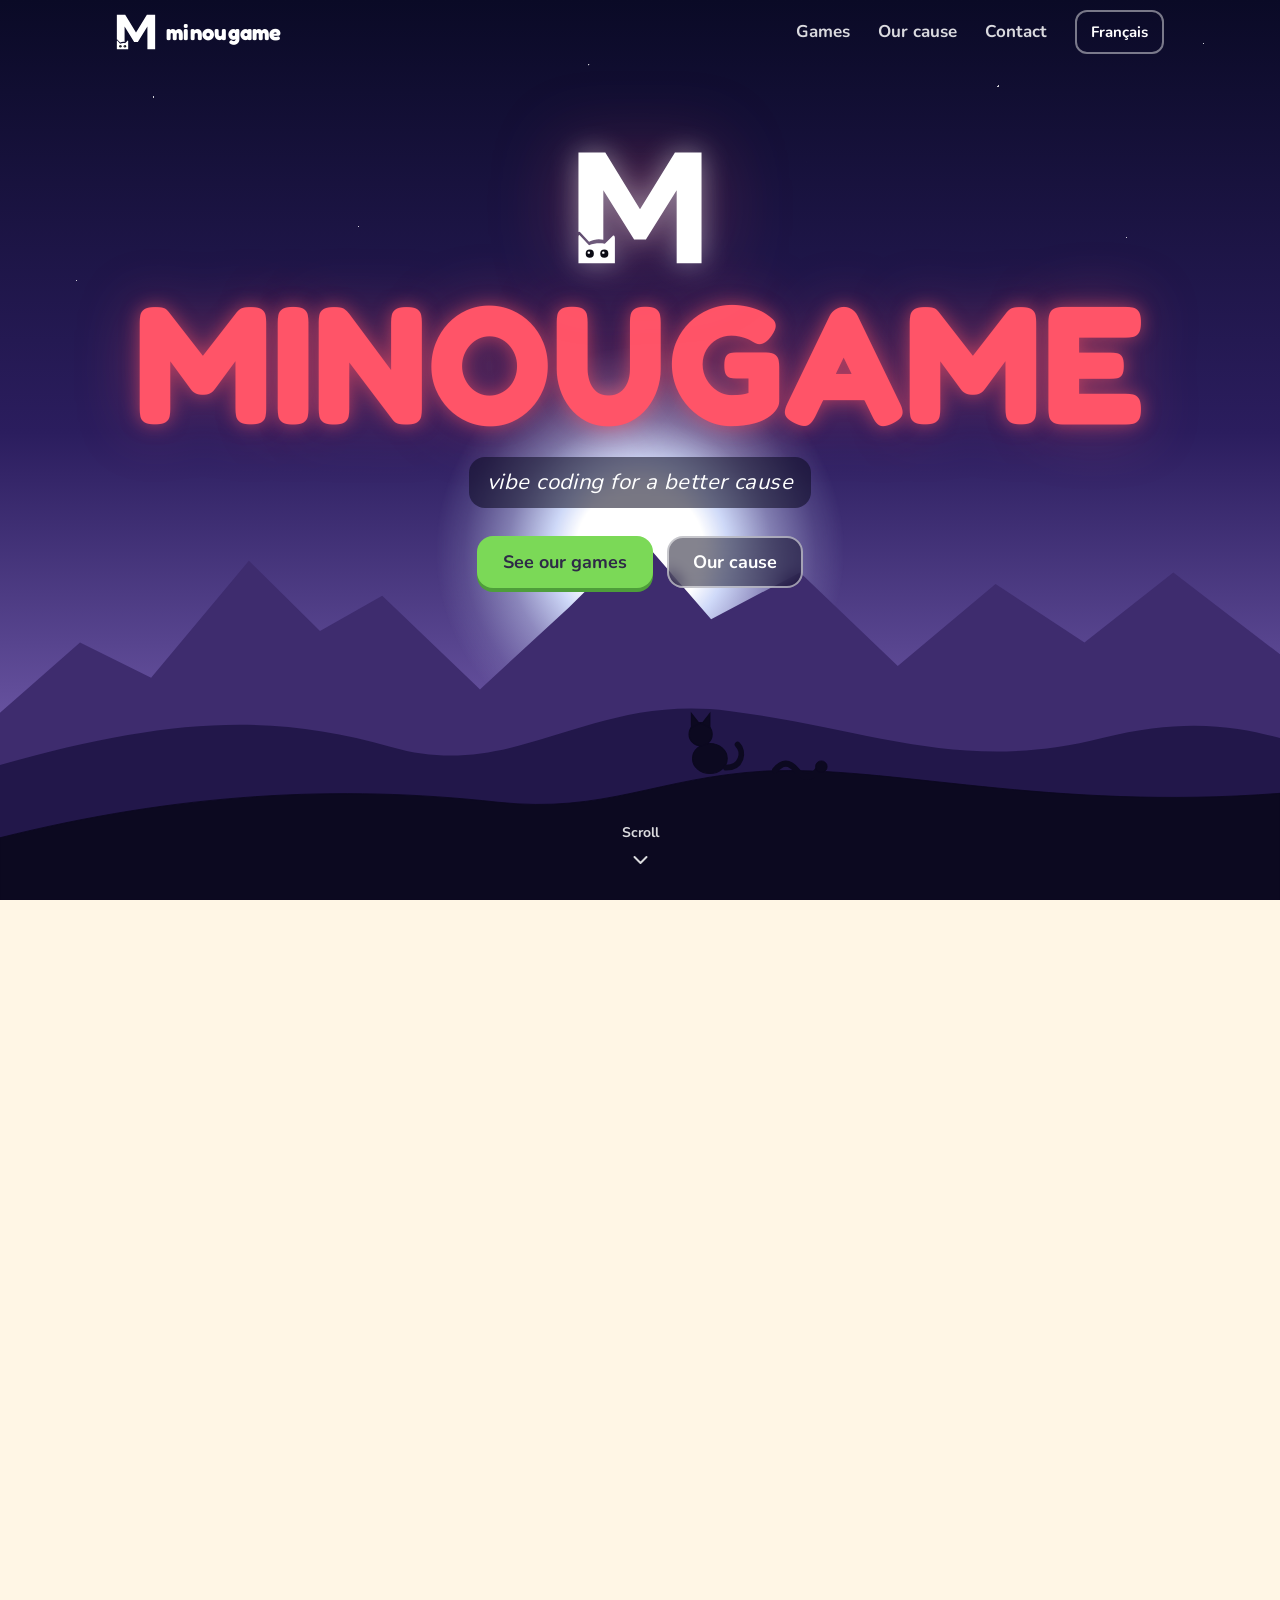
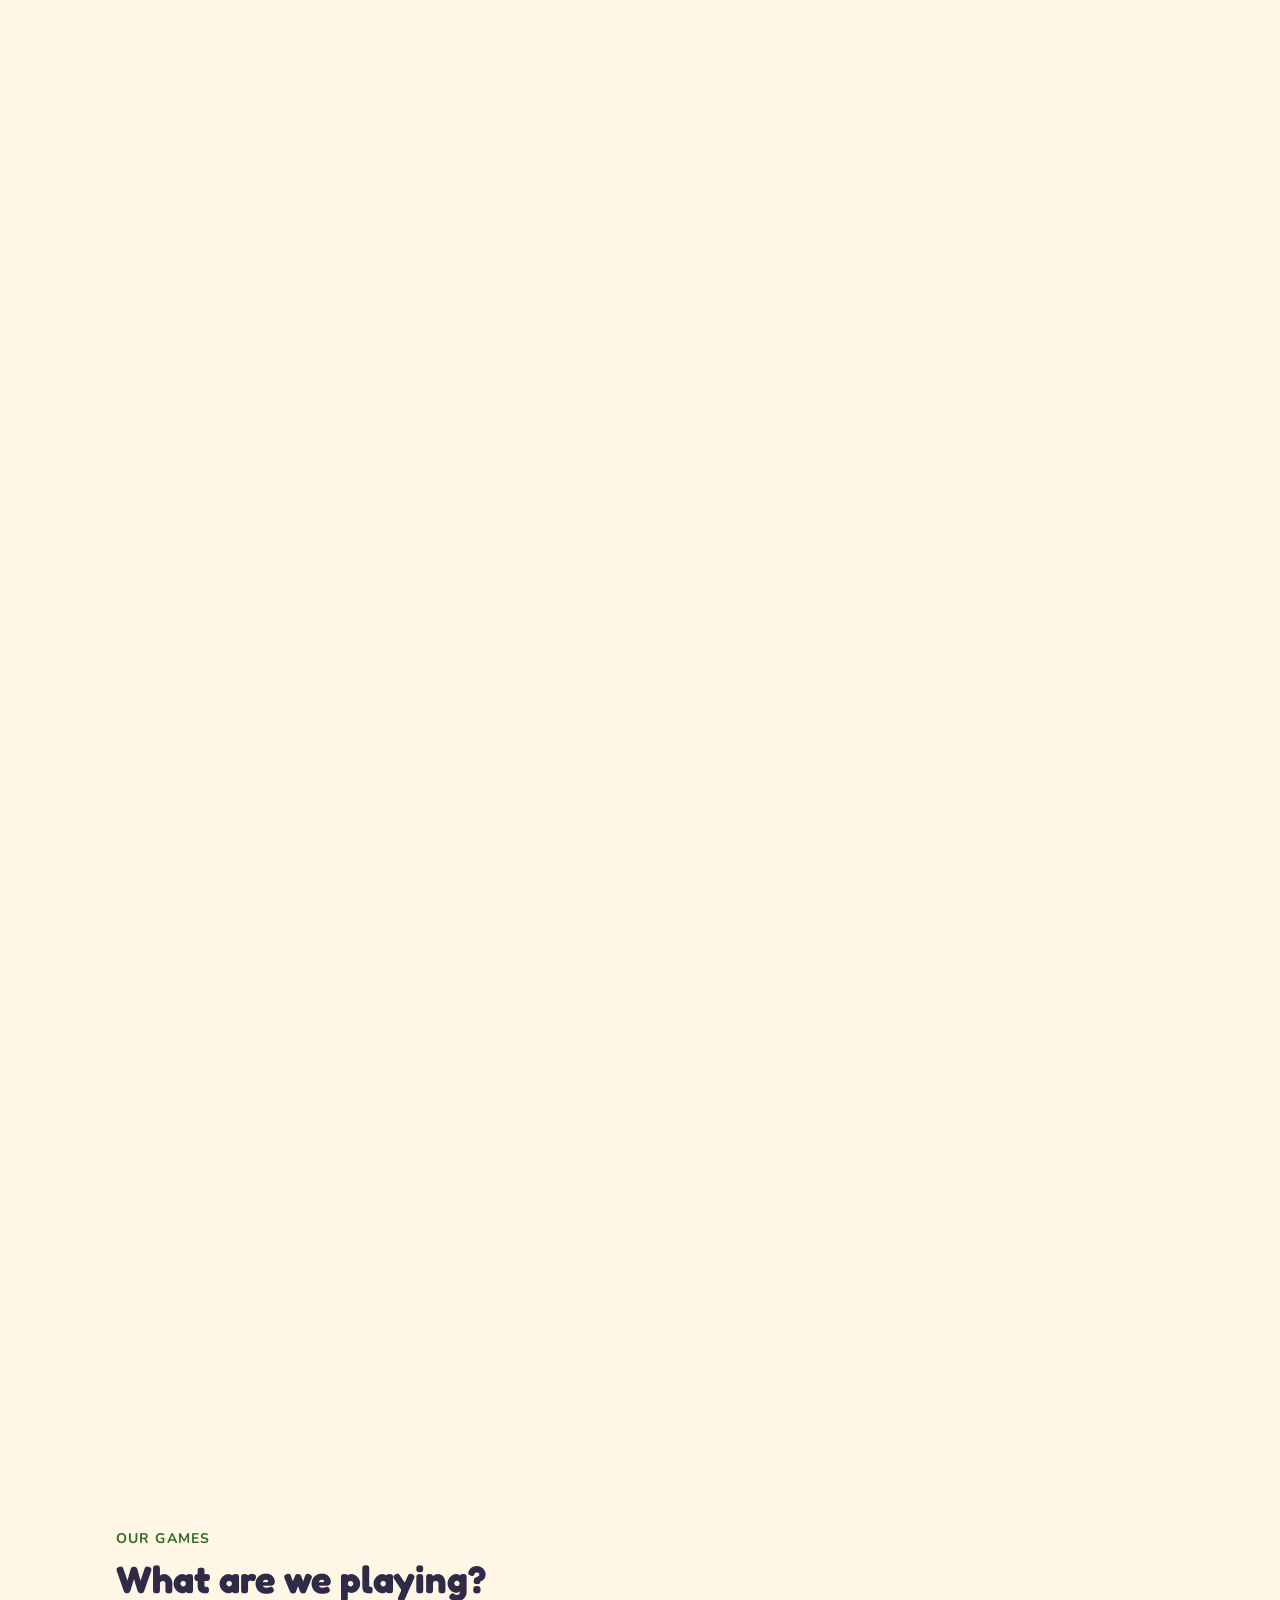
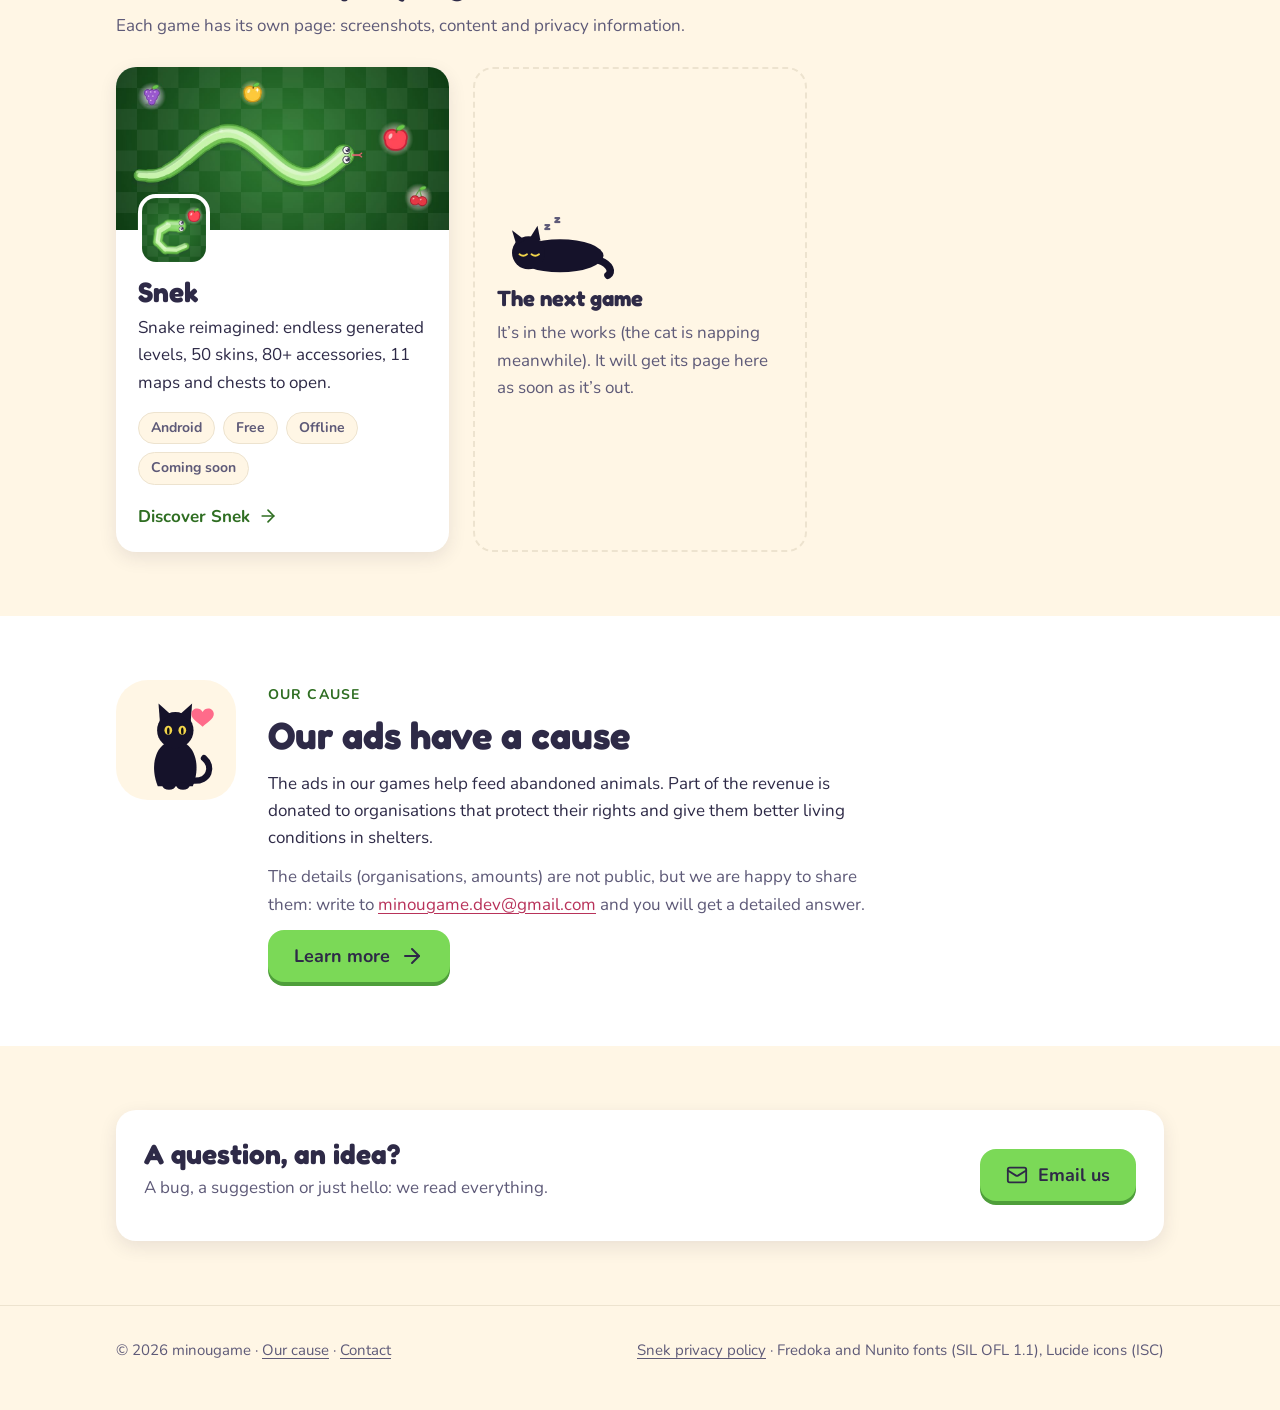
==== commit cbe2d945: "Ruisseau à sa place, chat « bug » aux grands yeux, revue du site - cause/ : premier plan redessiné d" ====
--- a/index.html
+++ b/index.html
@@ -19,13 +19,13 @@
 
 <header class="topbar over">
   <div class="wrap">
-    <a class="logo" href="./"><svg class="logo-mark" viewBox="240 265 520 470" aria-hidden="true"><path class="lm" d="M250 275 L359 275 L500 506 L642 275 L750 275 L750 725 L649 725 L649 429 L524 629 L476 629 L351 429 L351 630 C333 624 311 628 293 638 L258 600 C255 597 252 597 250 599 Z"/><path class="lm" d="M250 725 L250 620 C250 612 252 609 255 611 L293 652 C314 644 336 642 357 646 L389 614 C394 610 397 613 398 621 L398 725 Z"/><circle class="le" cx="296" cy="686" r="16.5"/><circle class="lh" cx="292" cy="682" r="5"/><circle class="le" cx="355" cy="686" r="16.5"/><circle class="lh" cx="351" cy="682" r="5"/></svg>minougame</a>
+    <a class="logo" href="./"><svg class="logo-mark" viewBox="240 265 520 470" aria-hidden="true"><path class="lm" d="M250 275 L359 275 L500 506 L642 275 L750 275 L750 725 L649 725 L649 429 L524 629 L476 629 L351 429 L351 630 C333 624 311 628 293 638 L258 600 C255 597 252 597 250 599 Z"/><path class="lm" d="M250 725 L250 620 C250 612 252 609 255 611 L293 652 C314 644 336 642 357 646 L389 614 C394 610 397 613 398 621 L398 725 Z"/><circle class="le" cx="296" cy="686" r="16.5"/><circle class="lh" cx="292" cy="682" r="5"/><circle class="le" cx="355" cy="686" r="16.5"/><circle class="lh" cx="351" cy="682" r="5"/></svg><span class="logo-text">minougame</span></a>
     <nav class="topnav" aria-label="Menu">
       <a href="#jeux"><span lang="fr">Jeux</span><span lang="en">Games</span></a>
       <a href="cause/"><span lang="fr">La cause</span><span lang="en">Our cause</span></a>
       <a href="contact/">Contact</a>
     </nav>
-    <button class="langbtn" type="button"><span lang="fr">English</span><span lang="en">Français</span></button>
+    <button class="langbtn" type="button"><span lang="fr"><span class="l-long">English</span><span class="l-short">EN</span></span><span lang="en"><span class="l-long">Français</span><span class="l-short">FR</span></span></button>
   </div>
 </header>
 
@@ -111,11 +111,18 @@
           </div>
         </li>
         <li class="game-soon">
-          <svg class="icon" viewBox="0 0 24 24" aria-hidden="true"><path d="M12 3v3"/><path d="M12 18v3"/><path d="M3 12h3"/><path d="M18 12h3"/><path d="m5.6 5.6 2.1 2.1"/><path d="m16.3 16.3 2.1 2.1"/><path d="m5.6 18.4 2.1-2.1"/><path d="m16.3 7.7 2.1-2.1"/></svg>
+          <svg class="cat-svg" viewBox="0 0 160 90" aria-hidden="true">
+            <path class="cs tail from-tl" stroke-width="10" d="M136 72 C152 78 154 88 148 92"/>
+            <ellipse class="c" cx="84" cy="66" rx="58" ry="22"/>
+            <circle class="c" cx="42" cy="62" r="22"/>
+            <path class="c" d="M26 52 L20 32 L37 45 Z"/><path class="c" d="M44 42 L54 26 L58 46 Z"/>
+            <path class="lid" d="M30 64 q5 4 10 0"/><path class="lid" d="M46 64 q5 4 10 0"/>
+            <text class="zz" x="62" y="32">z</text><text class="zz" x="76" y="22">z</text>
+          </svg>
           <h3 lang="fr">Le prochain jeu</h3>
           <h3 lang="en">The next game</h3>
-          <p lang="fr">Il est en préparation. Il aura sa page ici dès sa sortie.</p>
-          <p lang="en">It’s in the works. It will get its page here as soon as it’s out.</p>
+          <p lang="fr">Il est en préparation (le chat, lui, fait la sieste). Il aura sa page ici dès sa sortie.</p>
+          <p lang="en">It’s in the works (the cat is napping meanwhile). It will get its page here as soon as it’s out.</p>
         </li>
       </ul>
     </div>
@@ -124,7 +131,16 @@
   <section id="cause" class="cause">
     <div class="wrap">
       <div class="paw-badge" aria-hidden="true">
-        <svg viewBox="0 0 64 64"><ellipse cx="32" cy="44" rx="14" ry="12"/><circle cx="14" cy="28" r="6"/><circle cx="25" cy="15" r="6"/><circle cx="39" cy="15" r="6"/><circle cx="50" cy="28" r="6"/></svg>
+        <svg class="cat-svg" viewBox="0 0 120 140">
+          <path class="cs tail from-tl" stroke-width="9" d="M84 128 C108 130 114 108 100 96"/>
+          <path class="c" d="M34 136 C24 112 28 84 46 74 L72 74 C90 84 94 112 84 136 Z"/>
+          <circle class="c" cx="59" cy="56" r="26"/>
+          <path class="c" d="M37 44 L35 18 L53 34 Z"/><path class="c" d="M65 34 L83 18 L81 44 Z"/>
+          <g class="eyes"><ellipse class="eye" cx="49" cy="56" rx="5.5" ry="6.5"/><ellipse class="eye" cx="69" cy="56" rx="5.5" ry="6.5"/>
+            <ellipse class="pupil" cx="49" cy="57" rx="1.8" ry="5"/><ellipse class="pupil" cx="69" cy="57" rx="1.8" ry="5"/></g>
+          <ellipse class="c" cx="50" cy="136" rx="9" ry="5"/><ellipse class="c" cx="70" cy="136" rx="9" ry="5"/>
+          <path class="beat" fill="#FF6B8A" d="M98 30 c-4 -8 -16 -6 -16 3 c0 7 9 12 16 18 c7 -6 16 -11 16 -18 c0 -9 -12 -11 -16 -3z"/>
+        </svg>
       </div>
       <div>
         <span class="eyebrow" lang="fr">La cause</span><span class="eyebrow" lang="en">Our cause</span>
--- a/assets/site.css
+++ b/assets/site.css
@@ -52,7 +52,7 @@
 h1, h2, h3 { font-family: "Fredoka", "Nunito", sans-serif; font-weight: 700; line-height: 1.15; margin: 0; }
 p { margin: 0 0 12px; }
 :focus-visible { outline: 3px solid var(--pink); outline-offset: 3px; border-radius: 6px; }
-.skip { position: absolute; left: -999px; top: 8px; background: var(--surface); color: var(--ink); padding: 8px 14px; border-radius: 10px; z-index: 10; }
+.skip { position: absolute; left: -999px; top: 8px; background: var(--surface); color: var(--ink); padding: 8px 14px; border-radius: 10px; z-index: 40; }
 .skip:focus { left: 8px; }
 .icon { width: 24px; height: 24px; flex: none; fill: none; stroke: currentColor; stroke-width: 2; stroke-linecap: round; stroke-linejoin: round; }
 
@@ -75,7 +75,18 @@
   font: 700 15px/1 "Nunito", sans-serif; transition: border-color .2s, background-color .2s;
 }
 .langbtn:hover { border-color: #fff; background: rgba(255, 255, 255, .1); }
-@media (max-width: 600px) { .topnav { display: none; } .langbtn { margin-left: auto; } }
+.l-short { display: none; }
+.topnav a[aria-current="page"] { color: #fff; background: rgba(255, 255, 255, .14); }
+/* Sur téléphone : logo seul, menu compact, langue en 2 lettres. */
+@media (max-width: 600px) {
+  .logo-text { display: none; }
+  .topnav { gap: 0; }
+  .topnav a { padding: 10px 7px; font-size: 15px; min-height: 44px; display: inline-flex; align-items: center; }
+  .langbtn { min-width: 44px; padding: 0 10px; margin-left: 4px; }
+  .l-long { display: none; }
+  .l-short { display: inline; }
+}
+@media (max-width: 360px) { .topnav a { padding: 10px 5px; font-size: 14px; } }
 
 /* ---------- Mise en page ---------- */
 .wrap { max-width: 1080px; margin: 0 auto; padding: 0 16px; }
@@ -105,7 +116,10 @@
 /* ---------- Paysage de nuit (héros des pages) ----------
    Ciel, lumière qui se lève derrière les crêtes, 3 plans de collines.
    Les couleurs changent par page via les variables --sky-*, --hill-*, --glow. */
-.topbar.over { position: absolute; inset: 0 0 auto; z-index: 20; background: transparent; }
+/* Barre du haut : transparente sur le ciel, puis fond de nuit flouté dès qu'on descend. */
+.topbar.over { position: fixed; inset: 0 0 auto; z-index: 20; background: transparent; transition: background-color .3s, box-shadow .3s; }
+.topbar.over.solid { background: rgba(10, 10, 38, .8); -webkit-backdrop-filter: blur(12px); backdrop-filter: blur(12px); box-shadow: 0 1px 0 rgba(255, 255, 255, .08); }
+html { scroll-padding-top: 76px; }
 .scene {
   --sky-top: #0A0A26; --sky-mid: #2B1D5E; --sky-low: #8D74C9;
   --hill-back: #3E2C6E; --hill-mid: #22174A; --hill-front: #0C0920;
@@ -218,10 +232,10 @@
 .cause { background: var(--surface); }
 .cause .wrap { display: grid; grid-template-columns: auto 1fr; gap: 32px; align-items: start; }
 .paw-badge { width: 120px; height: 120px; border-radius: 32px; background: var(--bg); display: grid; place-items: center; color: var(--link); }
-.paw-badge svg { width: 68px; height: 68px; fill: currentColor; }
+.paw-badge .cat-svg { position: static; width: 84px; height: 98px; }
 .cause h2 { font-size: clamp(28px, 4vw, 38px); margin-bottom: 12px; }
 .cause p { max-width: 62ch; }
-@media (max-width: 600px) { .cause .wrap { grid-template-columns: 1fr; } .paw-badge { width: 88px; height: 88px; border-radius: 24px; } .paw-badge svg { width: 50px; height: 50px; } }
+@media (max-width: 600px) { .cause .wrap { grid-template-columns: 1fr; } .paw-badge { width: 96px; height: 96px; border-radius: 24px; } .paw-badge .cat-svg { width: 66px; height: 78px; } }
 
 /* ---------- Contact ---------- */
 .contact-card { display: flex; flex-wrap: wrap; align-items: center; gap: 18px 28px; background: var(--surface); border-radius: var(--radius); padding: 28px; box-shadow: var(--shadow); }
@@ -474,7 +488,8 @@
 
 /* ---------- La cause : récit au défilement (comme l'accueil) ---------- */
 .scene .cat-svg { filter: drop-shadow(0 0 1px rgba(255, 255, 255, .55)) drop-shadow(0 0 10px rgba(150, 130, 255, .3)); }
-.lake { position: absolute; left: 0; bottom: 0; width: 100%; height: 44%; z-index: -1; pointer-events: none; }
+.fore { height: 58%; transform: translateY(calc(var(--p) * 6%)); }
+.cstage .hills-back { height: 64%; }
 .glints { animation: shimmer 2.6s ease-in-out infinite alternate; }
 @keyframes shimmer { from { opacity: .35; } to { opacity: .9; } }
 .jumper { display: none; }
@@ -488,18 +503,17 @@
 .ccards { display: grid; gap: 120px; max-width: 760px; margin: 0 auto; }
 .cstage .tale { position: relative; }
 html:not(.motion) .cstage .hills-back { height: 42vh; }
-html:not(.motion) .cstage .hills-mid { height: 34vh; }
-html:not(.motion) .cstage .hills-front { height: 28vh; }
-html:not(.motion) .cstage .lake { height: 34vh; }
+html:not(.motion) .cstage .fore { height: 46vh; }
 
 /* Avec mouvement : scène collée, un chapitre à la fois, le chat saute. */
 html.motion .cstory { height: 780vh; }
 html.motion .cstage { position: sticky; top: 0; height: 100vh; height: 100svh; padding: 0; }
+/* Les chapitres cachés restent lisibles par les lecteurs d'écran (pas de visibility: hidden). */
 html.motion .cintro, html.motion .ccards .chap {
-  opacity: 0; visibility: hidden; transform: translateY(26px) scale(.98);
-  transition: opacity .5s ease-out, transform .5s ease-out, visibility 0s .5s;
-}
-html.motion .chap.is-active { opacity: 1; visibility: visible; transform: none; transition: opacity .5s ease-out .12s, transform .5s ease-out .12s, visibility 0s; }
+  opacity: 0; pointer-events: none; transform: translateY(26px) scale(.98);
+  transition: opacity .5s ease-out, transform .5s ease-out;
+}
+html.motion .chap.is-active { opacity: 1; pointer-events: auto; transform: none; transition: opacity .5s ease-out .12s, transform .5s ease-out .12s; }
 html.motion .cintro { position: absolute; inset: 0; display: flex; flex-direction: column; align-items: center; justify-content: center; padding: 0 16px 18vh; margin: 0; }
 html.motion .ccards { position: absolute; inset: 0; max-width: none; margin: 0; padding: 120px 7% 24vh; display: grid; align-items: center; gap: 0; }
 html.motion .ccards .tale { grid-area: 1 / 1; width: min(560px, 100%); justify-self: start; }
@@ -516,7 +530,6 @@
   html.motion .ccards { padding: 96px 16px 26vh; }
   html.motion .ccards .tale, html.motion .ccards .tale[data-cat="right"] { width: 100%; justify-self: stretch; }
   html.motion .jumper { width: 160px; height: 72px; }
-  .lake { height: 34%; }
   .cstage .tale { font-size: 16px; }
 }
 
@@ -524,3 +537,12 @@
 .cause-end { background: linear-gradient(180deg, #1A1856 0%, #0A0A26 100%); color: #fff; padding: 24px 0 72px; }
 .cause-end .cat-svg { filter: drop-shadow(0 0 1px rgba(255, 255, 255, .6)) drop-shadow(0 0 10px rgba(150, 130, 255, .35)); }
 .cause-end .cause-cta p { color: rgba(255, 255, 255, .82); }
+
+/* Accueil : le prochain jeu, un chat qui fait la sieste en attendant */
+.game-soon .cat-svg { position: static; width: 120px; height: 68px; margin-bottom: 4px; }
+
+/* Page 404 */
+.lost { min-height: 100vh; min-height: 100svh; display: flex; align-items: center; }
+.lost .wrap { width: 100%; }
+.lost .lost-cat { position: static; display: block; width: 220px; height: 130px; margin: 0 auto 6px; }
+.lost .actions { justify-content: center; margin-top: 26px; }
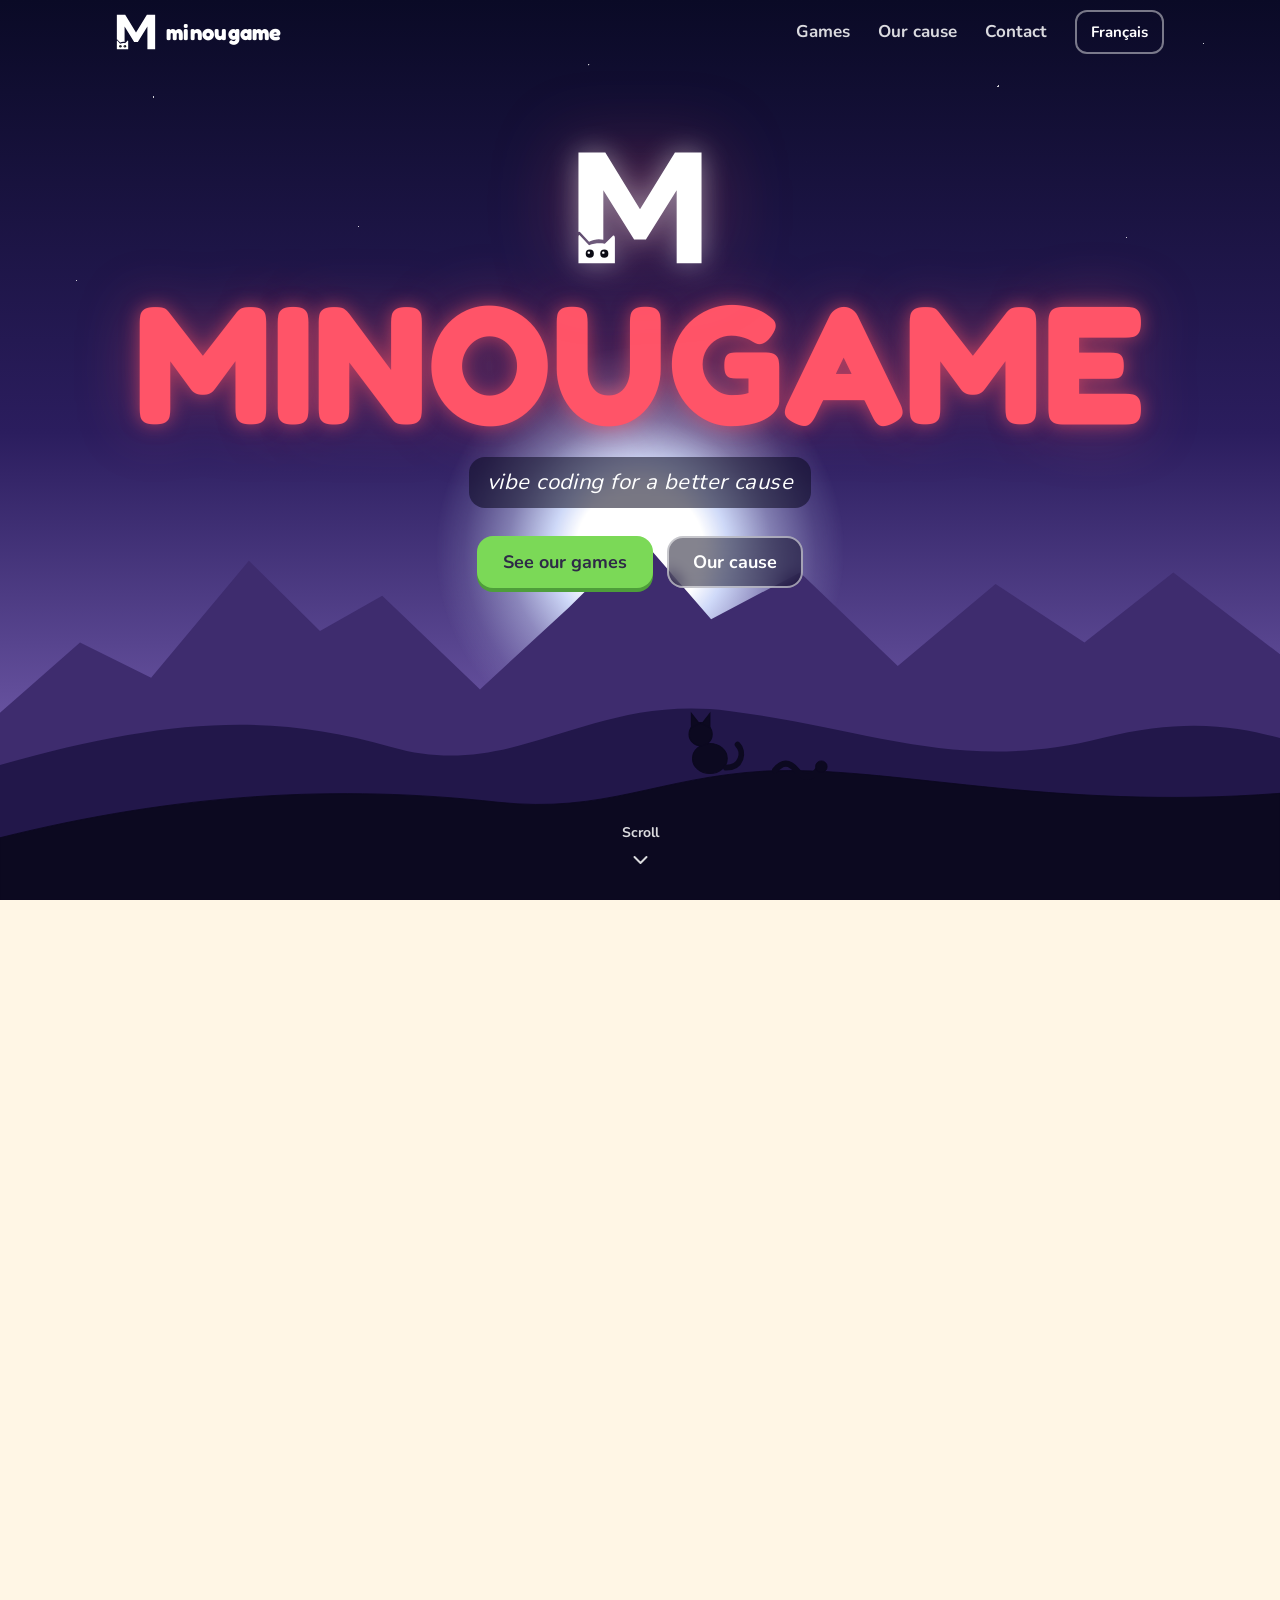
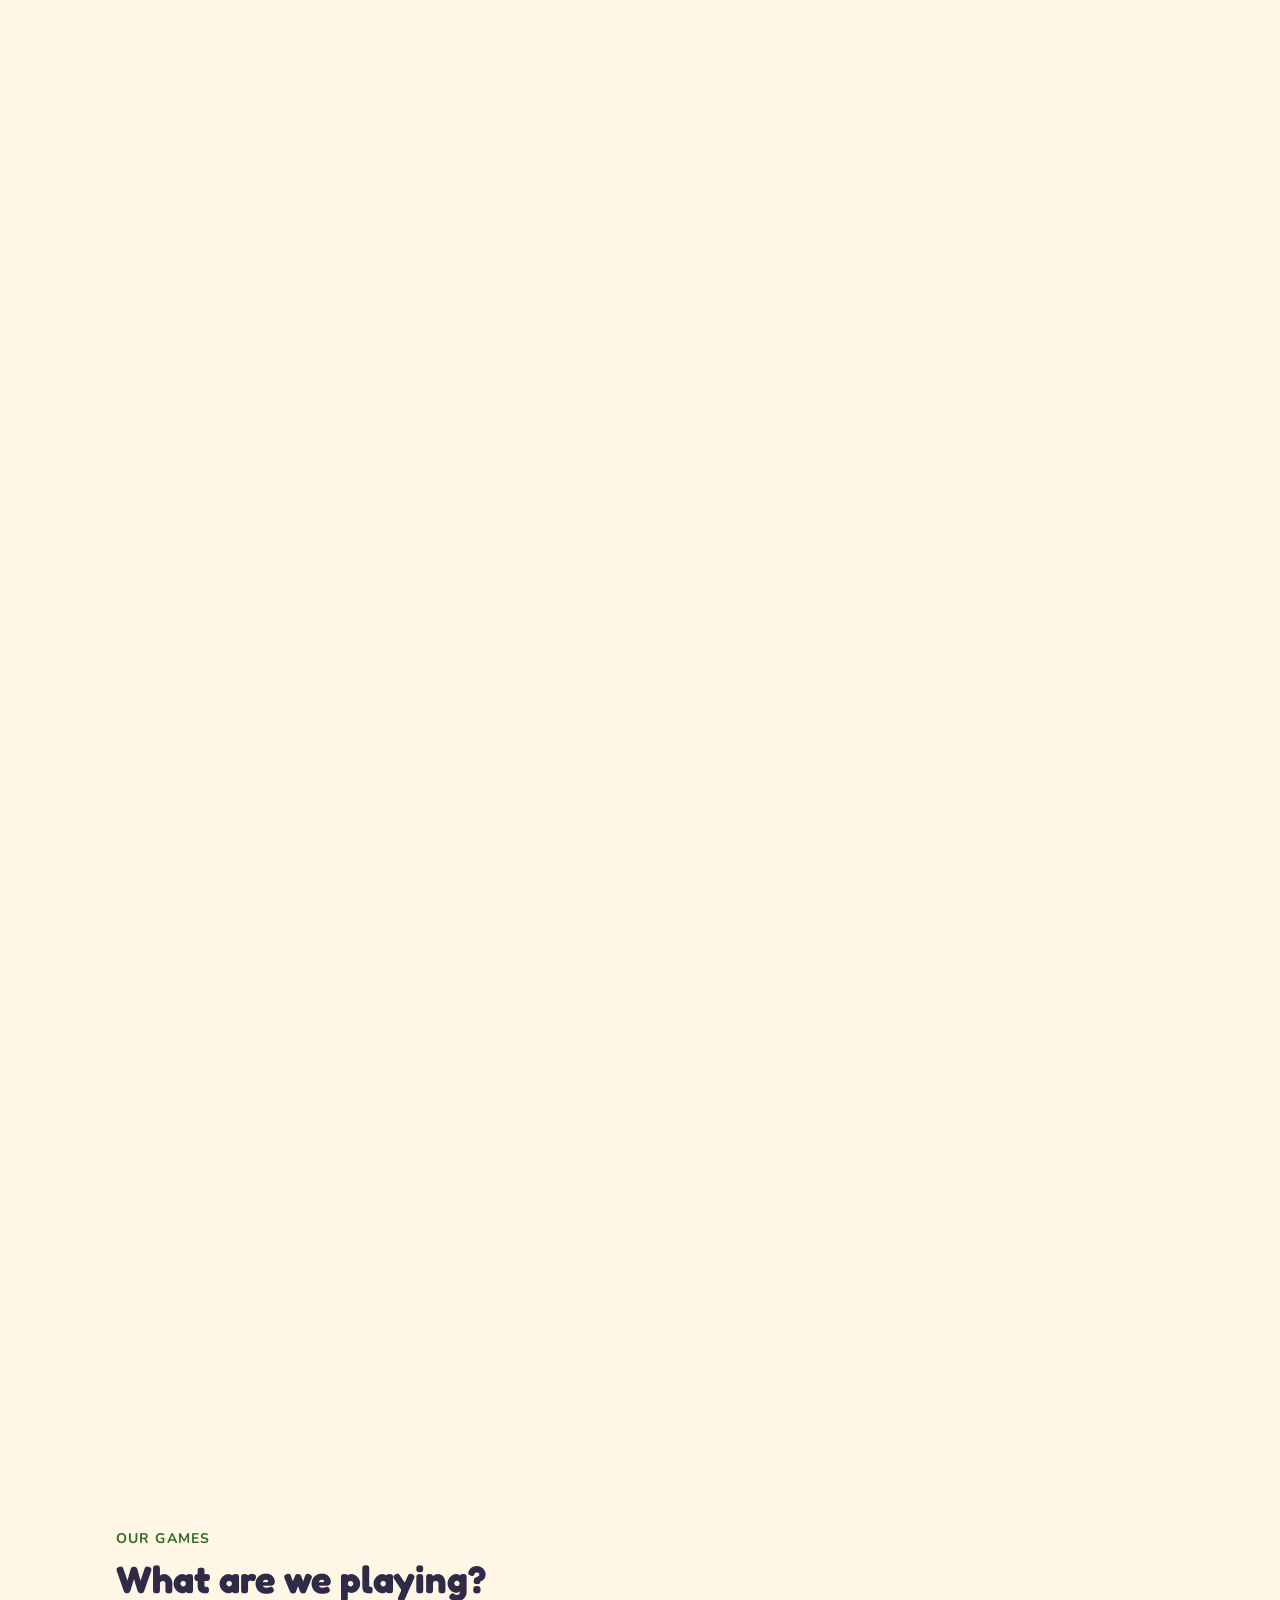
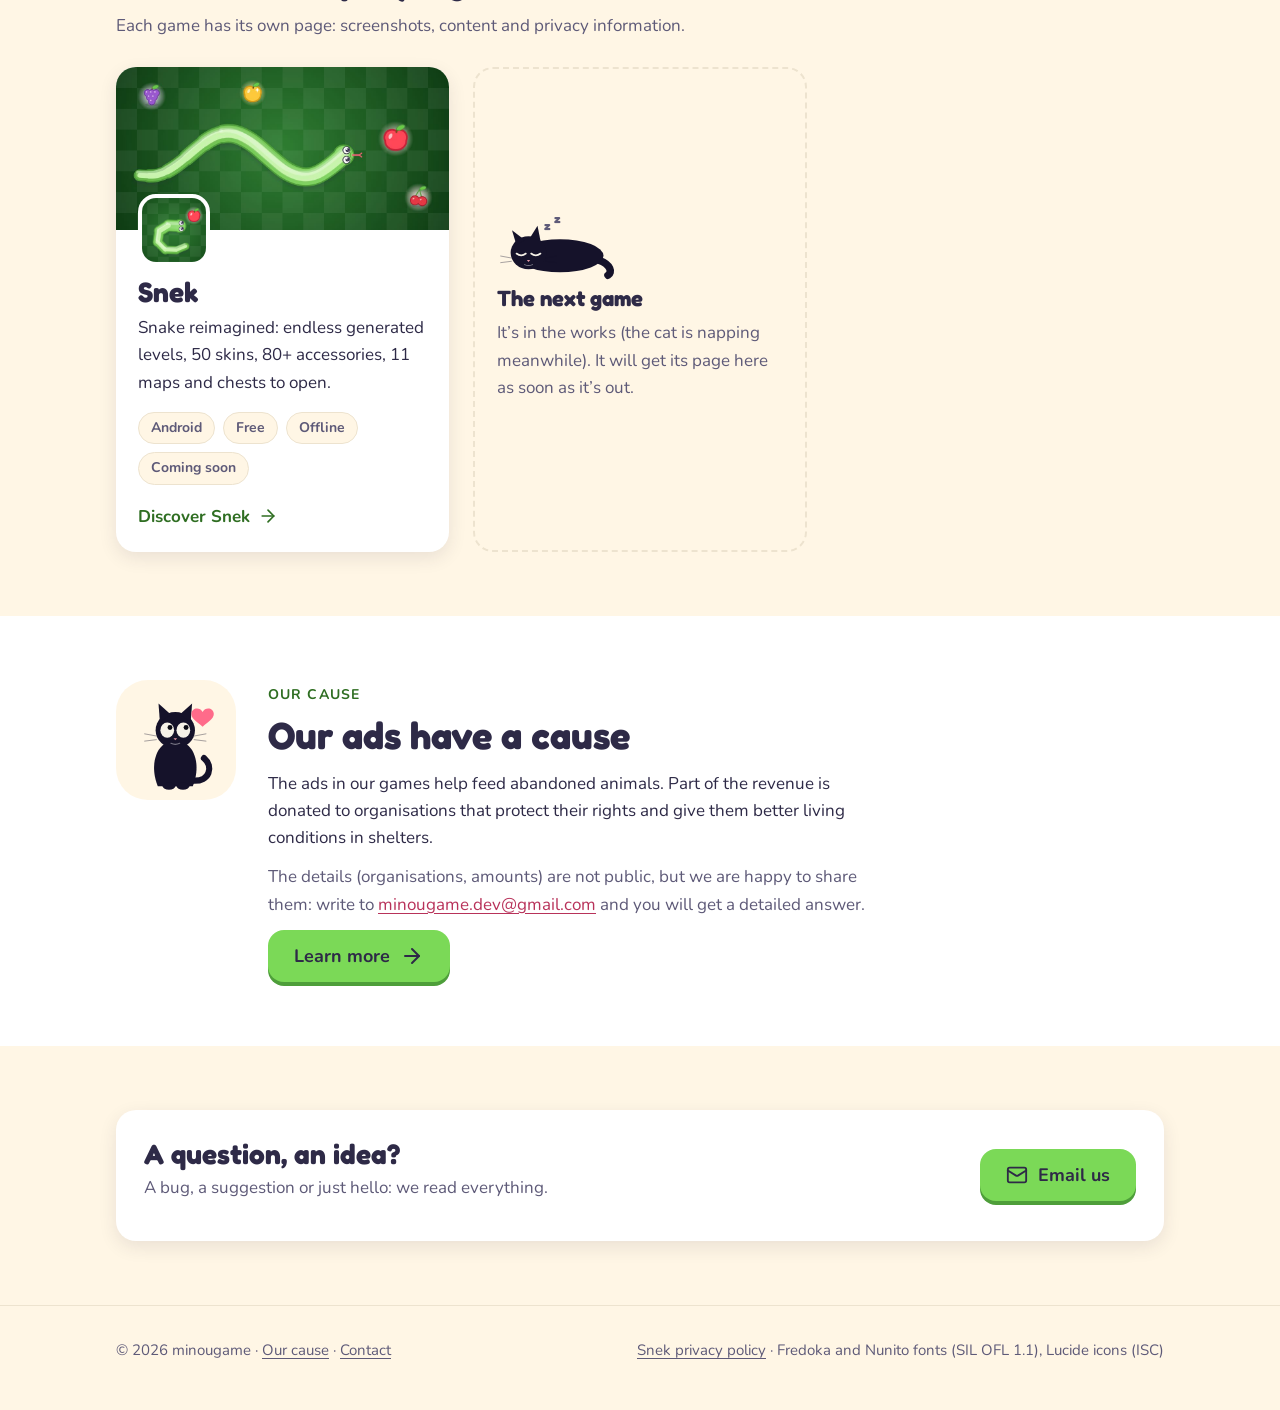
==== commit 0b2a2b79: "Tous les chats illustrés au style du chat « bug » Tête ovale, grands yeux ronds blancs à petites pup" ====
--- a/index.html
+++ b/index.html
@@ -114,9 +114,9 @@
           <svg class="cat-svg" viewBox="0 0 160 90" aria-hidden="true">
             <path class="cs tail from-tl" stroke-width="10" d="M136 72 C152 78 154 88 148 92"/>
             <ellipse class="c" cx="84" cy="66" rx="58" ry="22"/>
-            <circle class="c" cx="42" cy="62" r="22"/>
+            <ellipse class="c" cx="42" cy="62" rx="23.8" ry="22"/><path class="lidw" stroke-width="2.2" d="M26 63 q6.2 5.1 12.5 0"/><path class="lidw" stroke-width="2.2" d="M45.5 63 q6.2 5.1 12.5 0"/><path class="nose" d="M39.8 71.7 h4.4 l-2.2 2.6 z"/><path class="mouth" stroke-width="1.4" d="M36.8 77.8 q5.2 2.6 10.5 0"/><path class="wh" stroke-width="1.1" d="M19.2 69 l-14.3 -2.6 M19.2 73.4 l-14.3 1.8 M64.8 69 l14.3 -2.6 M64.8 73.4 l14.3 1.8"/>
             <path class="c" d="M26 52 L20 32 L37 45 Z"/><path class="c" d="M44 42 L54 26 L58 46 Z"/>
-            <path class="lid" d="M30 64 q5 4 10 0"/><path class="lid" d="M46 64 q5 4 10 0"/>
+            
             <text class="zz" x="62" y="32">z</text><text class="zz" x="76" y="22">z</text>
           </svg>
           <h3 lang="fr">Le prochain jeu</h3>
@@ -134,10 +134,9 @@
         <svg class="cat-svg" viewBox="0 0 120 140">
           <path class="cs tail from-tl" stroke-width="9" d="M84 128 C108 130 114 108 100 96"/>
           <path class="c" d="M34 136 C24 112 28 84 46 74 L72 74 C90 84 94 112 84 136 Z"/>
-          <circle class="c" cx="59" cy="56" r="26"/>
+          <ellipse class="c" cx="59" cy="56" rx="28.1" ry="26"/><g class="eyes"><ellipse class="sclera" cx="47.5" cy="56" rx="9.8" ry="10.9"/><ellipse class="sclera" cx="70.5" cy="56" rx="9.8" ry="10.9"/><circle class="pupil" cx="51.4" cy="52.1" r="3.5"/><circle class="pupil" cx="74.4" cy="52.1" r="3.5"/></g><path class="nose" d="M56.4 67.4 h5.2 l-2.6 3.1 z"/><path class="mouth" stroke-width="1.7" d="M52.8 74.7 q6.2 3.1 12.4 0"/><path class="wh" stroke-width="1.2" d="M32 64.3 l-16.8 -3.1 M32 69.5 l-16.8 2.1 M86 64.3 l16.8 -3.1 M86 69.5 l16.8 2.1"/>
           <path class="c" d="M37 44 L35 18 L53 34 Z"/><path class="c" d="M65 34 L83 18 L81 44 Z"/>
-          <g class="eyes"><ellipse class="eye" cx="49" cy="56" rx="5.5" ry="6.5"/><ellipse class="eye" cx="69" cy="56" rx="5.5" ry="6.5"/>
-            <ellipse class="pupil" cx="49" cy="57" rx="1.8" ry="5"/><ellipse class="pupil" cx="69" cy="57" rx="1.8" ry="5"/></g>
+          
           <ellipse class="c" cx="50" cy="136" rx="9" ry="5"/><ellipse class="c" cx="70" cy="136" rx="9" ry="5"/>
           <path class="beat" fill="#FF6B8A" d="M98 30 c-4 -8 -16 -6 -16 3 c0 7 9 12 16 18 c7 -6 16 -11 16 -18 c0 -9 -12 -11 -16 -3z"/>
         </svg>
--- a/assets/site.css
+++ b/assets/site.css
@@ -305,9 +305,9 @@
    Logo vectoriel (le M au petit chat), chats illustrés, pages Cause,
    Contact et serpent de la page Snek.
    ===================================================================== */
-:root { --cat: #15122A; --cat-eye: #F2D54B; --cat-pupil: #0B0B14; --yarn: #FF6B8A; --yarn-dark: #C93F62; }
+:root { --cat: #15122A; --cat-eye: #F2D54B; --cat-pupil: #0B0B14; --yarn: #FF6B8A; --yarn-dark: #C93F62; --whisker: rgba(21, 18, 42, .45); }
 @media (prefers-color-scheme: dark) {
-  :root { --cat: #05040C; }
+  :root { --cat: #05040C; --whisker: rgba(255, 255, 255, .38); }
   .cat-svg { filter: drop-shadow(0 0 1px rgba(255, 255, 255, .55)) drop-shadow(0 0 10px rgba(150, 130, 255, .25)); }
 }
 
@@ -328,6 +328,13 @@
 .cat-svg .eye { fill: var(--cat-eye); }
 .cat-svg .pupil { fill: var(--cat-pupil); }
 .cat-svg .lid { fill: none; stroke: var(--cat-eye); stroke-width: 2.5; stroke-linecap: round; }
+/* Visage commun à tous les chats (style du chat « bug ») */
+.cat-svg .sclera { fill: #F6F2E8; }
+.cat-svg .nose { fill: #E59AA8; }
+.cat-svg .mouth { fill: none; stroke: rgba(255, 255, 255, .42); stroke-linecap: round; }
+.cat-svg .wh { fill: none; stroke: var(--whisker); stroke-linecap: round; }
+.cat-svg .lidw { fill: none; stroke: #F6F2E8; stroke-linecap: round; }
+.scene, .cause-end { --whisker: rgba(255, 255, 255, .42); }
 .cat-svg .zz { font: 700 16px "Fredoka", sans-serif; fill: var(--muted); }
 .tail { transform-box: fill-box; animation: sway 3.4s ease-in-out infinite; }
 .tail.from-tr { transform-origin: 100% 0%; }
